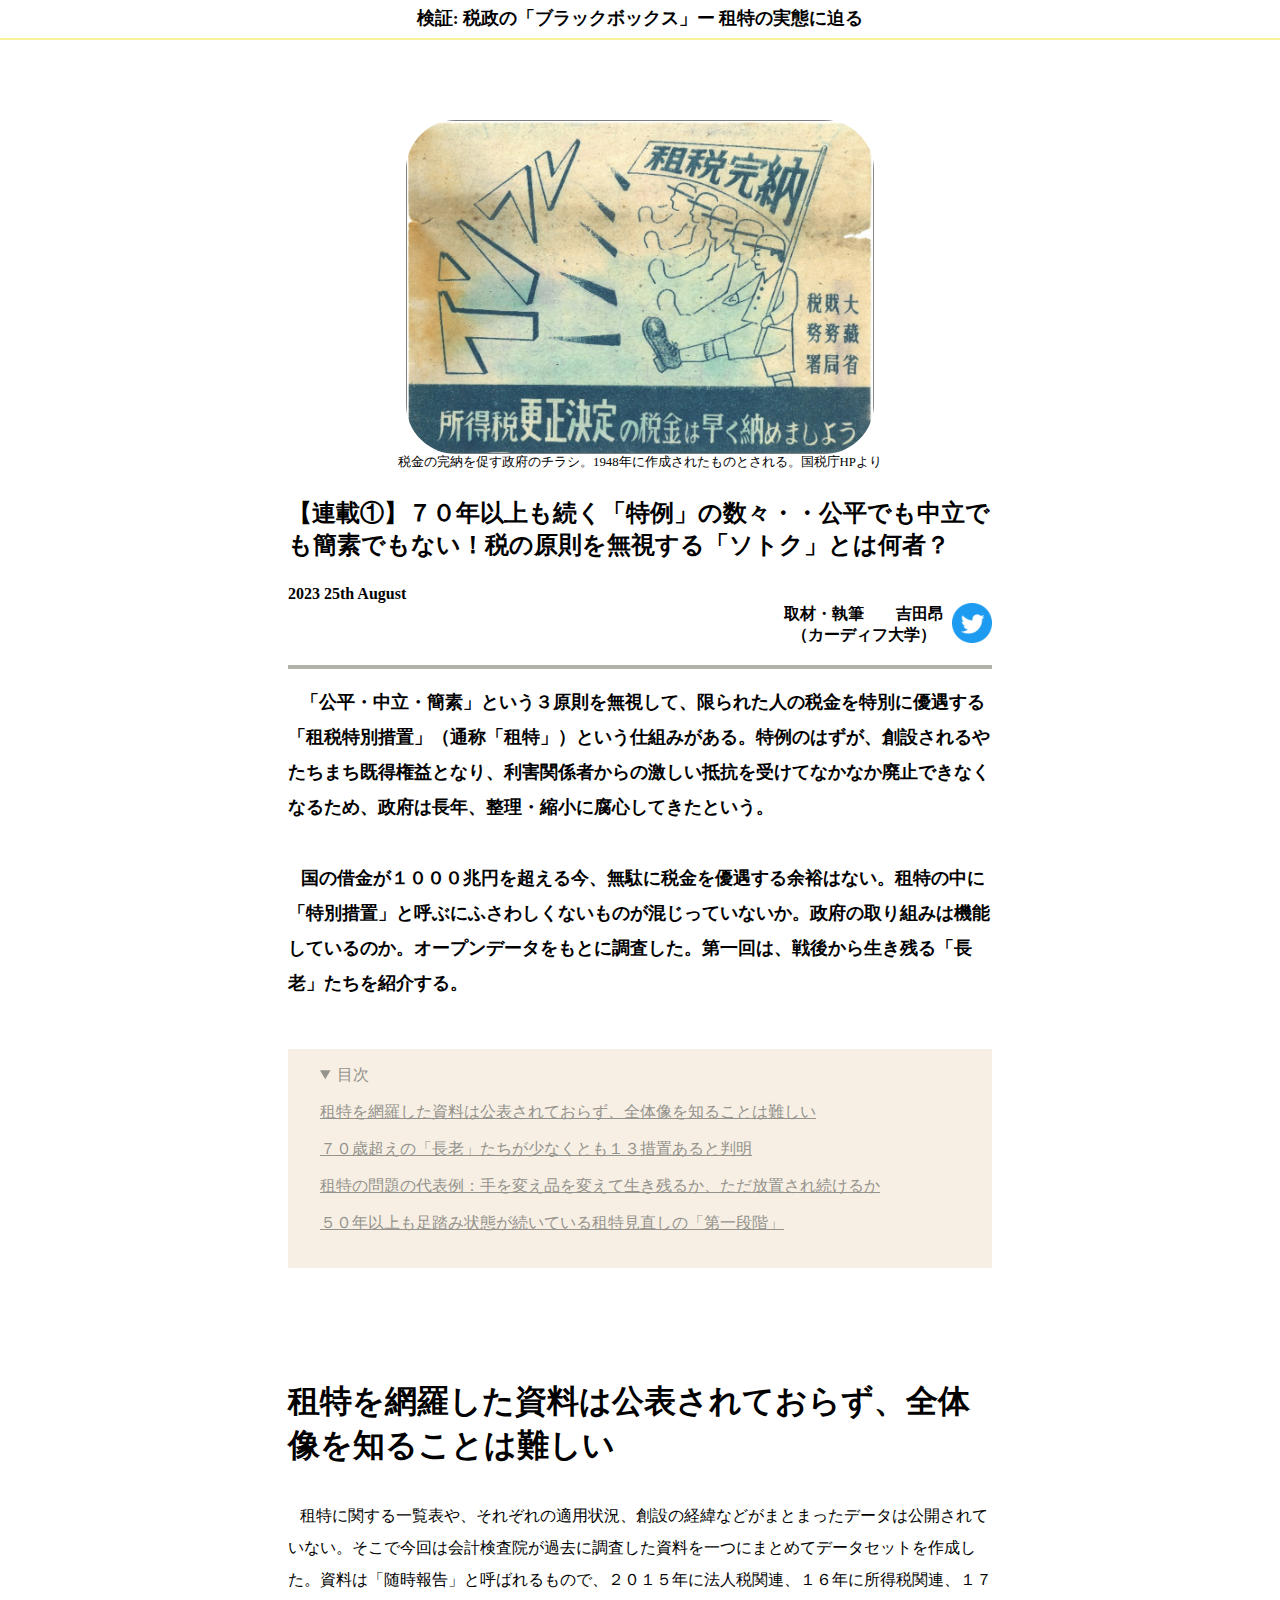
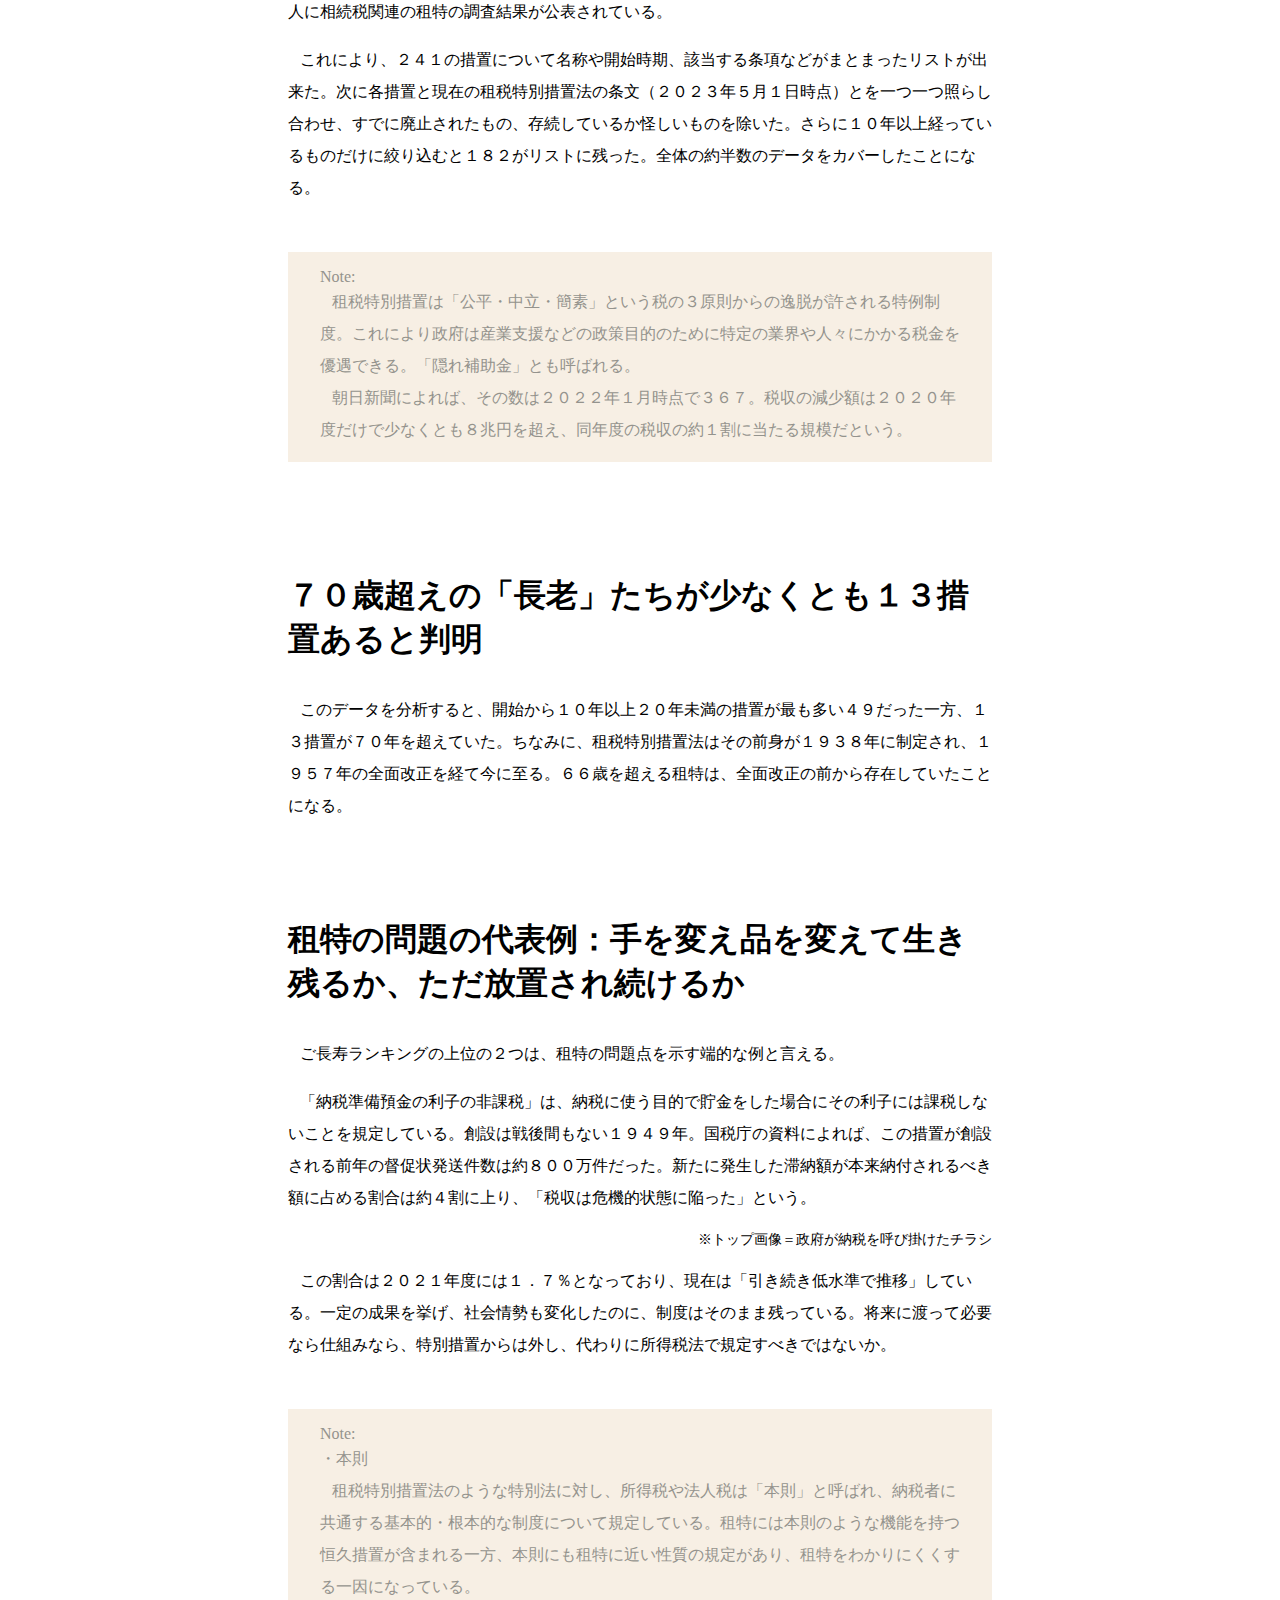
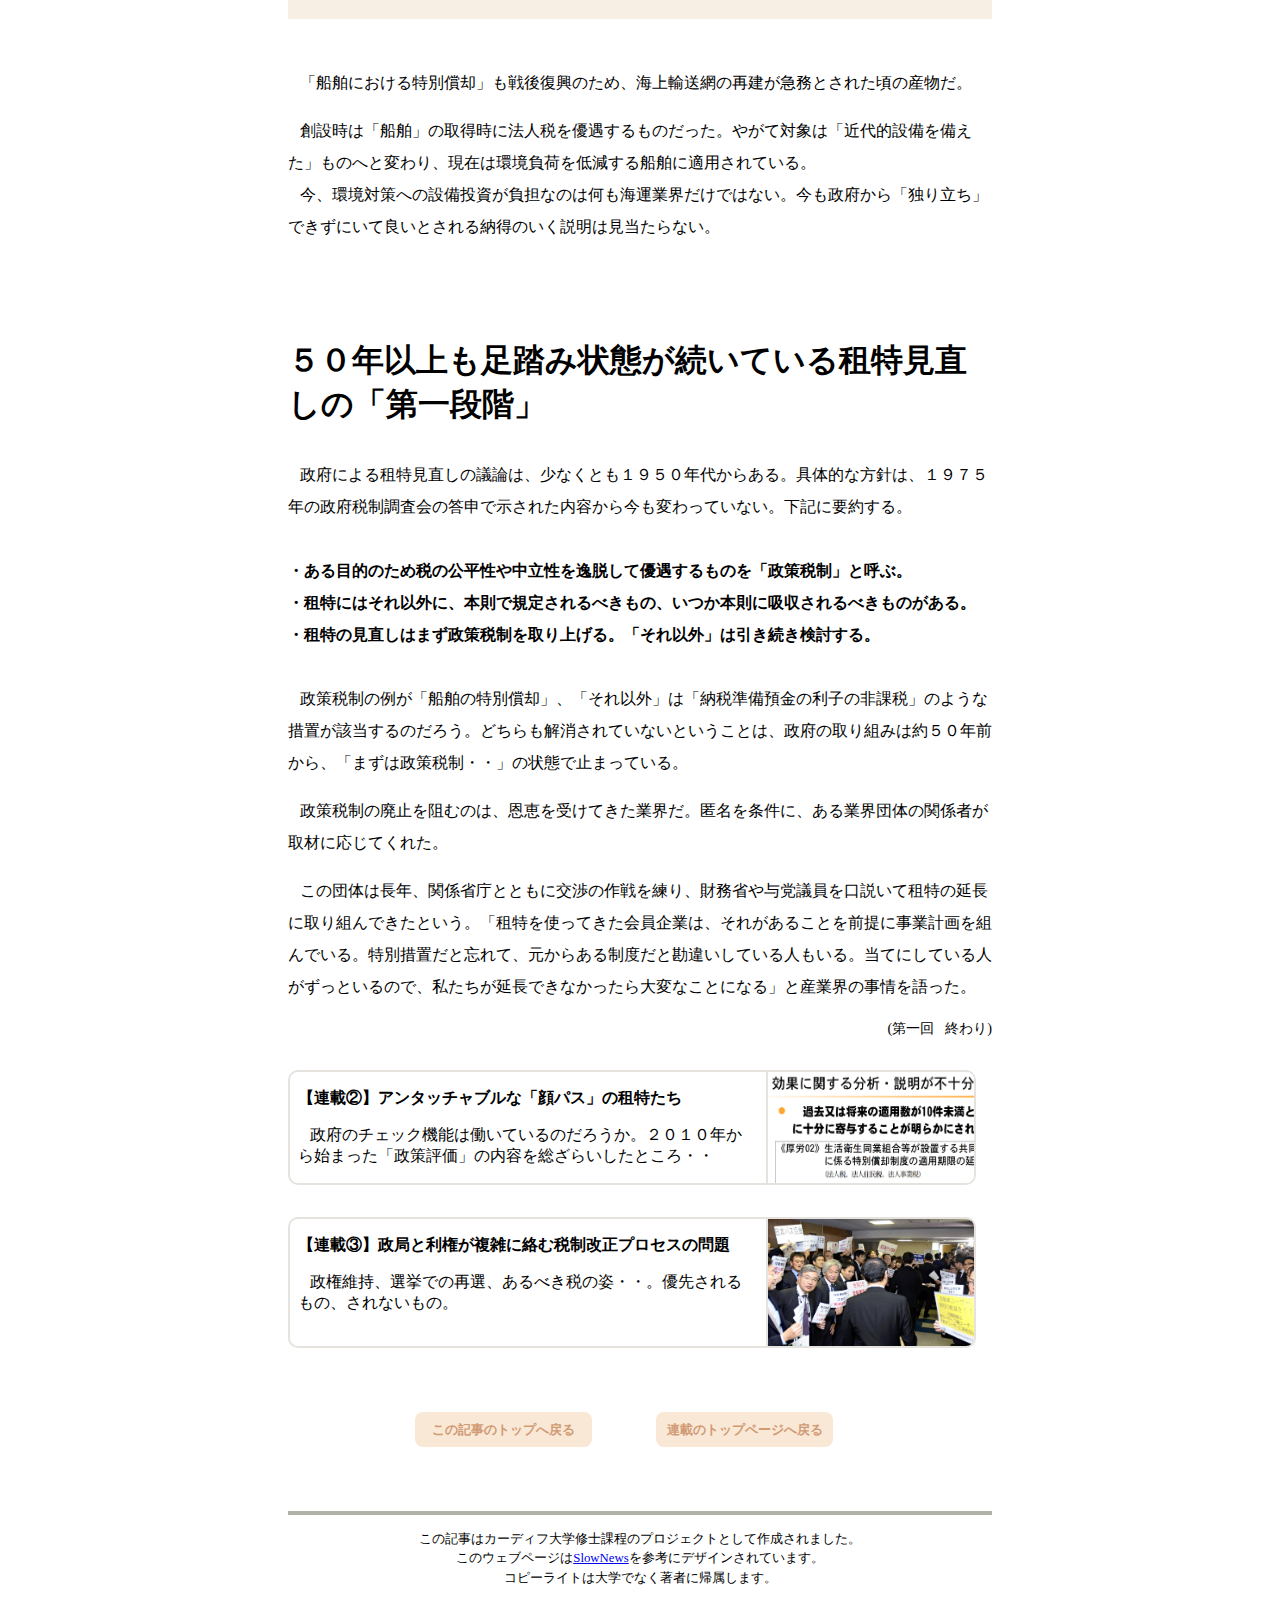
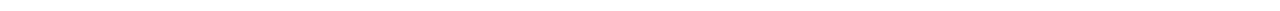
==== article1.html @ 3922781c "Initial commit" ====
<!DOCTYPE html>
<html lang="en">
<head>
    <meta charset="UTF-8">
    <meta name="viewport" content="width=device-width, initial-scale=1.0">
    <link rel="stylesheet" href="style.css">
    <title>【連載①】７０年以上も続く「特例」の数々</title>
</head>
<body>

    <div class="top-bar-container">
    <h2 class="top-bar">検証: 税政の「ブラックボックス」ー 租特の実態に迫る</h2>
    <div class="divider"></div>

    </div>

    <article class="contents">
        <div id="top"></div>
        <figure>
        <img class="images" src="images/tax-promotion.jpg" alt="税金の完納を促す政府のチラシ。1948年に作成されたものとされる。国税庁HPより">
        <figcaption class="caption">税金の完納を促す政府のチラシ。1948年に作成されたものとされる。国税庁HPより</figcaption>
        </figure>
        <h1 class="topline">【連載①】７０年以上も続く「特例」の数々・・公平でも中立でも簡素でもない！税の原則を無視する「ソトク」とは何者？</h1>

        <p class="date">2023 25th August</p>

        <div class="credit">
        <p> 取材・執筆&nbsp;&nbsp;&nbsp;&nbsp;&nbsp;&nbsp;&nbsp;&nbsp;吉田昂<br>&nbsp;&nbsp;（カーディフ大学）</p>
        <a href="https://twitter.com/KYoshida_dj" target="_blank"><img class="icon" src="images/twitter.png"></a>  
        </div>
        <br>

        <div class="divider2"></div>

        <h2>&nbsp;&nbsp;&nbsp;「公平・中立・簡素」という３原則を無視して、限られた人の税金を特別に優遇する「租税特別措置」（通称「租特」）という仕組みがある。特例のはずが、創設されるやたちまち既得権益となり、利害関係者からの激しい抵抗を受けてなかなか廃止できなくなるため、政府は長年、整理・縮小に腐心してきたという。<br><br>&nbsp;&nbsp;&nbsp;国の借金が１０００兆円を超える今、無駄に税金を優遇する余裕はない。租特の中に「特別措置」と呼ぶにふさわしくないものが混じっていないか。政府の取り組みは機能しているのか。オープンデータをもとに調査した。第一回は、戦後から生き残る「長老」たちを紹介する。</h2>


        <div class="table-of-contents">
        <details open>
        <summary>目次</summary>
            <div id="desc-box">
                <p><a class="topics" href="#subheading1">租特を網羅した資料は公表されておらず、全体像を知ることは難しい</a></p>
                <p><a class="topics" href="#subheading2">７０歳超えの「長老」たちが少なくとも１３措置あると判明</a></p>
                <p><a class="topics" href="#subheading3">租特の問題の代表例：手を変え品を変えて生き残るか、ただ放置され続けるか</a></p>
                <p><a class="topics" href="#subheading4">５０年以上も足踏み状態が続いている租特見直しの「第一段階」</a></p>
                <br>
            </div>
        </details>
        </div>

        <h1 id="subheading1">租特を網羅した資料は公表されておらず、全体像を知ることは難しい</h1>

        <p class="texts">&nbsp;&nbsp;&nbsp;租特に関する一覧表や、それぞれの適用状況、創設の経緯などがまとまったデータは公開されていない。そこで今回は会計検査院が過去に調査した資料を一つにまとめてデータセットを作成した。資料は「随時報告」と呼ばれるもので、２０１５年に法人税関連、１６年に所得税関連、１７人に相続税関連の租特の調査結果が公表されている。</p>
        <p class="texts">&nbsp;&nbsp;&nbsp;これにより、２４１の措置について名称や開始時期、該当する条項などがまとまったリストが出来た。次に各措置と現在の租税特別措置法の条文（２０２３年５月１日時点）とを一つ一つ照らし合わせ、すでに廃止されたもの、存続しているか怪しいものを除いた。さらに１０年以上経っているものだけに絞り込むと１８２がリストに残った。全体の約半数のデータをカバーしたことになる。</p>

        <div class="memo">
            <p class="memo-title">Note:</p>
            <p class="memo-body">&nbsp;&nbsp;&nbsp;租税特別措置は「公平・中立・簡素」という税の３原則からの逸脱が許される特例制度。これにより政府は産業支援などの政策目的のために特定の業界や人々にかかる税金を優遇できる。「隠れ補助金」とも呼ばれる。<br>&nbsp;&nbsp;&nbsp;朝日新聞によれば、その数は２０２２年１月時点で３６７。税収の減少額は２０２０年度だけで少なくとも８兆円を超え、同年度の税収の約１割に当たる規模だという。</p>

        </div>

        <h1 id="subheading2">７０歳超えの「長老」たちが少なくとも１３措置あると判明</h1>

        <p class="texts">&nbsp;&nbsp;&nbsp;このデータを分析すると、開始から１０年以上２０年未満の措置が最も多い４９だった一方、１３措置が７０年を超えていた。ちなみに、租税特別措置法はその前身が１９３８年に制定され、１９５７年の全面改正を経て今に至る。６６歳を超える租特は、全面改正の前から存在していたことになる。</p>

        <div class="flourish-embed flourish-hierarchy" data-src="visualisation/14533541"><script src="https://public.flourish.studio/resources/embed.js"></script></div>

        <h1 id="subheading3">租特の問題の代表例：手を変え品を変えて生き残るか、ただ放置され続けるか</h1>

        <p class="texts">&nbsp;&nbsp;&nbsp;ご長寿ランキングの上位の２つは、租特の問題点を示す端的な例と言える。</p>

        <div class="flourish-embed flourish-table" data-src="visualisation/14532946"><script src="https://public.flourish.studio/resources/embed.js"></script></div>

        <p class="texts">&nbsp;&nbsp;&nbsp;「納税準備預金の利子の非課税」は、納税に使う目的で貯金をした場合にその利子には課税しないことを規定している。創設は戦後間もない１９４９年。国税庁の資料によれば、この措置が創設される前年の督促状発送件数は約８００万件だった。新たに発生した滞納額が本来納付されるべき額に占める割合は約４割に上り、「税収は危機的状態に陥った」という。</p>

        <p class="inserted-image">※トップ画像＝政府が納税を呼び掛けたチラシ</p>

        <p class="texts">&nbsp;&nbsp;&nbsp;この割合は２０２１年度には１．７％となっており、現在は「引き続き低水準で推移」している。一定の成果を挙げ、社会情勢も変化したのに、制度はそのまま残っている。将来に渡って必要なら仕組みなら、特別措置からは外し、代わりに所得税法で規定すべきではないか。</p>

        <div class="memo">
            <p class="memo-title">Note:</p>
            <p class="memo-body">・本則<br>&nbsp;&nbsp;&nbsp;租税特別措置法のような特別法に対し、所得税や法人税は「本則」と呼ばれ、納税者に共通する基本的・根本的な制度について規定している。租特には本則のような機能を持つ恒久措置が含まれる一方、本則にも租特に近い性質の規定があり、租特をわかりにくくする一因になっている。</p>

        </div>

        <p class="texts">&nbsp;&nbsp;&nbsp;「船舶における特別償却」も戦後復興のため、海上輸送網の再建が急務とされた頃の産物だ。</p>
        
        <p class="texts">&nbsp;&nbsp;&nbsp;創設時は「船舶」の取得時に法人税を優遇するものだった。やがて対象は「近代的設備を備えた」ものへと変わり、現在は環境負荷を低減する船舶に適用されている。<br>&nbsp;&nbsp;&nbsp;今、環境対策への設備投資が負担なのは何も海運業界だけではない。今も政府から「独り立ち」できずにいて良いとされる納得のいく説明は見当たらない。</p>

        <h1 id="subheading4">５０年以上も足踏み状態が続いている租特見直しの「第一段階」</h1>

        <p class="texts">&nbsp;&nbsp;&nbsp;政府による租特見直しの議論は、少なくとも１９５０年代からある。具体的な方針は、１９７５年の政府税制調査会の答申で示された内容から今も変わっていない。下記に要約する。</p>

        <p class="quotes">・ある目的のため税の公平性や中立性を逸脱して優遇するものを「政策税制」と呼ぶ。<br>
            ・租特にはそれ以外に、本則で規定されるべきもの、いつか本則に吸収されるべきものがある。<br>
            ・租特の見直しはまず政策税制を取り上げる。「それ以外」は引き続き検討する。
            </p>

        <p class="texts">&nbsp;&nbsp;&nbsp;政策税制の例が「船舶の特別償却」、「それ以外」は「納税準備預金の利子の非課税」のような措置が該当するのだろう。どちらも解消されていないということは、政府の取り組みは約５０年前から、「まずは政策税制・・」の状態で止まっている。</p>
        
        <p class="texts">&nbsp;&nbsp;&nbsp;政策税制の廃止を阻むのは、恩恵を受けてきた業界だ。匿名を条件に、ある業界団体の関係者が取材に応じてくれた。</p>

        <p class="texts">&nbsp;&nbsp;&nbsp;この団体は長年、関係省庁とともに交渉の作戦を練り、財務省や与党議員を口説いて租特の延長に取り組んできたという。「租特を使ってきた会員企業は、それがあることを前提に事業計画を組んでいる。特別措置だと忘れて、元からある制度だと勘違いしている人もいる。当てにしている人がずっといるので、私たちが延長できなかったら大変なことになる」と産業界の事情を語った。</p>

        <p class="inserted-image">(第一回&nbsp;&nbsp;&nbsp;終わり)</p>

        <a class="other-article-link" href="article2.html">
            <div class="other-article-container">
                <div class="other-article-text-part">
                <p class="other-article-title">【連載②】アンタッチャブルな「顔パス」の租特たち</p>
                <p class="other-article-summary">&nbsp;&nbsp;&nbsp;政府のチェック機能は働いているのだろうか。２０１０年から始まった「政策評価」の内容を総ざらいしたところ・・</p>
                </div>
                <img class="other-article-image" src="images/②ateuma.png" alt="総務省による事前評価書の点検結果の要旨の一部を切り取った画像。適用件数が極めて少ないことを指摘している。総務省HPより">
            </div>
        </a>

        <a class="other-article-link" href="article3.html">
            <div class="other-article-container">
                <div class="other-article-text-part">
                <p class="other-article-title">【連載③】政局と利権が複雑に絡む税制改正プロセスの問題</p>
                <p class="other-article-summary">&nbsp;&nbsp;&nbsp;政権維持、選挙での再選、あるべき税の姿・・。優先されるもの、されないもの。</p>
                </div>
                <img class="other-article-image" src="images/zeicho.jpg" alt="自民党税制調査会小委員会の前に、関係団体が猛烈アピール。">
            </div>
        </a>

        <div class="back-to-top-container">
            <p class="back-to-top"><a class="back-to-top-text" href="#top" >この記事のトップへ戻る</a></p>
            <p class="back-to-top"><a class="back-to-top-text" href="index.html" >連載のトップページへ戻る</a></p>
        </div>


    </article>

    <footer class="footer">
        <div class="divider2"></div>
        <p class="footer-text">この記事はカーディフ大学修士課程のプロジェクトとして作成されました。</p>
        <p class="footer-text">このウェブページは<a href="https://slownews.com/menu/214951" target="_blank">SlowNews</a>を参考にデザインされています。</p>
        <p class="footer-text">コピーライトは大学でなく著者に帰属します。</p>

    </footer>

</body>
</html>
---- style.css ----
body {
    margin: 0;
}

.top-bar-container {
    position: fixed;
    background-color: white;
    top: 0;
    left: 0;
    right: 0;
}

.top-bar {
    display: block;
    margin: 0.08em auto;
    text-align: center;
}

.divider {
    width: 100%;
    border-top: 2px solid #f8f199;
  }

.contents {
    max-width: 55%;
    margin-right: auto;
    margin-left: auto;
    margin-top: 4.5em;
}

.intro {
    text-align: center;
    font-size: 1.5em;
    font-weight: bold;
    line-height: 5em;
    color:#535352;
}

.intro .line {
    opacity: 0;
    transform: translateY(20px);
    transition: all 2s ease;
}

.intro .line.visible {
    opacity: 1;
    transform: translateY(0);
}

#top {
    padding-top: 2em;
}

.images {
    display: block;
    max-width: 75%;
    width: 100%;
    border-radius: 50px;
    margin-left: auto;
    margin-right: auto;
}

.image3 {
    display: block;
    max-width: 100%;
    width: 100%;
    border-radius: 50px;
    margin-left: auto;
    margin-right: auto;
}

.LDP-image {
    display: block;
    width: 100%;
    margin-left: auto;
    margin-right: auto;
    margin-top: 2em;
    margin-bottom: 0.5em
}

.caption {
    font-size: 0.8em;
    text-align: center;
    margin-bottom: 2em;
}

.topline {
    font-size: 1.5em;
    margin-top: 1em; 
    margin-bottom: 1em;
}

h2 {
    font-size: 1.1em; 
    line-height: 2;
}

.date {
    font-weight: bold;
    text-align: left;
    margin-bottom: 0;
}

.credit {
    display: flex;
    align-items: center;
    justify-content: flex-end;
    font-weight: bold;
    margin-bottom: 0;
}

.credit p {
    margin-right: 0.5rem;
    margin-top: 0;
    margin-bottom: 0;
}

.icon {
    max-height: 2.5rem;
}

.divider2 {
    width: 100%;
    border-top: 4px solid #b1b0a9;
    margin-bottom: 1em;
  }

.table-of-contents {
    background-color: #f7efe4;
    margin-top: 3rem;
    margin-bottom: 3rem;
}

details {
    margin-left: 2em;
    margin-right: 2em; 
}

summary {
    color: #94938d;
    padding-top: 1em;
}

.topics {
    color: #94938d;
    padding-bottom: 0px;
}

#subheading1 {
    margin: 1em 0;
    padding-top: 2em;
}

#subheading2 {
    margin: 1em 0;
    padding-top: 2em;
}

#subheading3 {
    margin: 1em 0;
    padding-top: 2em;
}

#subheading4 {
    margin: 1em 0;
    padding-top: 2em;
}

.texts {
    line-height: 2;
}

.inserted-image {
    font-size: 0.9em;
    text-align: right;
    margin: 1 auto;
}

.memo {
    background-color: #f7efe4;
    margin-top: 3rem;
    margin-bottom: 3rem;
}

.memo-title{
    font-size: 1em;
    color: #94938d;
    padding-top: 1em;
    margin-bottom: 0;
    margin-left: 2em;
}

.memo-body {
    color: #94938d;
    line-height: 2;
    margin-left: 2em;
    margin-right: 2em; 
    padding-bottom: 1em;
    margin-top: 0;
}

.quotes {
    padding-top: 1em;
    padding-bottom: 1em;
    line-height: 2;
    font-weight: bold;
}

.other-article-container {
    display: flex;
    margin: 2em 1em 0 0;
}

.other-article-text-part {
    border-radius: 10px 0px 0px 10px;
    border-top: 2px solid rgb(230, 227, 223);
    border-bottom: 2px solid rgb(230, 227, 223);
    border-left: 2px solid rgb(230, 227, 223);
    color: black;
    padding-left: 0.5em;
    padding-right: 0.5em;
}

.other-article-link {
    text-decoration: none !important;
}

.other-article-title {
    font-weight: bold;
}

.other-article-image {
    max-width: 30%;
    width: 100%;
    margin-left: auto;
    margin-right: auto;
    border-radius: 0px 10px 10px 0px;
    border: 2px solid rgb(230, 227, 223);
}

.back-to-top-container {
    display: flex; 
    justify-content: center; 
    align-items: center;
    margin: 2em 2em 0 0;
}

.back-to-top {
    width: 24%;
    border-radius: 0.5em;
    background-color: #f9e8d5;
    padding: 0.5em;
    margin: 2em;
    text-align: center;
}

.back-to-top-text {
    font-size: 0.8em;
    font-weight: bold;
    color: rgb(209, 155, 117);
    text-decoration: none;
}

.footer {
    max-width: 55%;
    margin-right: auto;
    margin-left: auto;
    margin-top: 2em;
    margin-bottom: 1.5em;
}


.footer-text {
    text-align: center;
    font-size: 0.8em;
    margin: 0.2em auto;
}
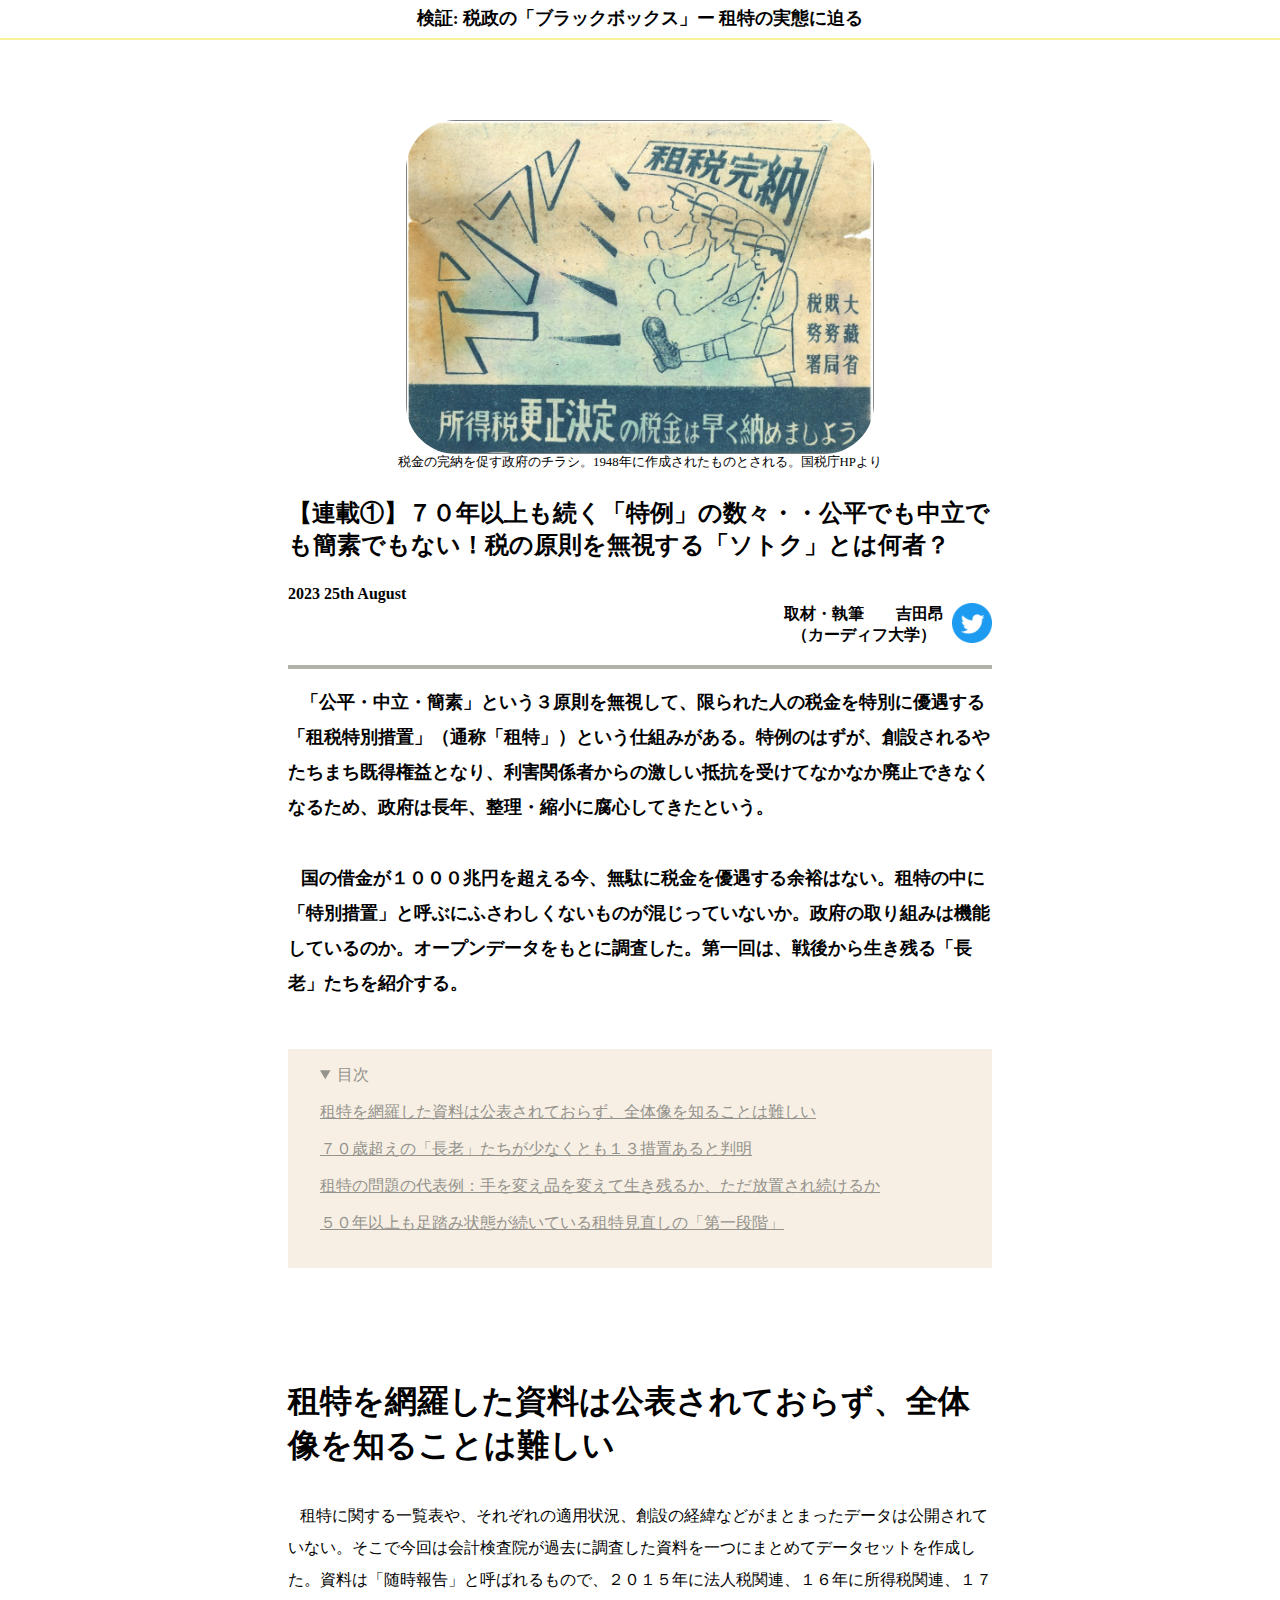
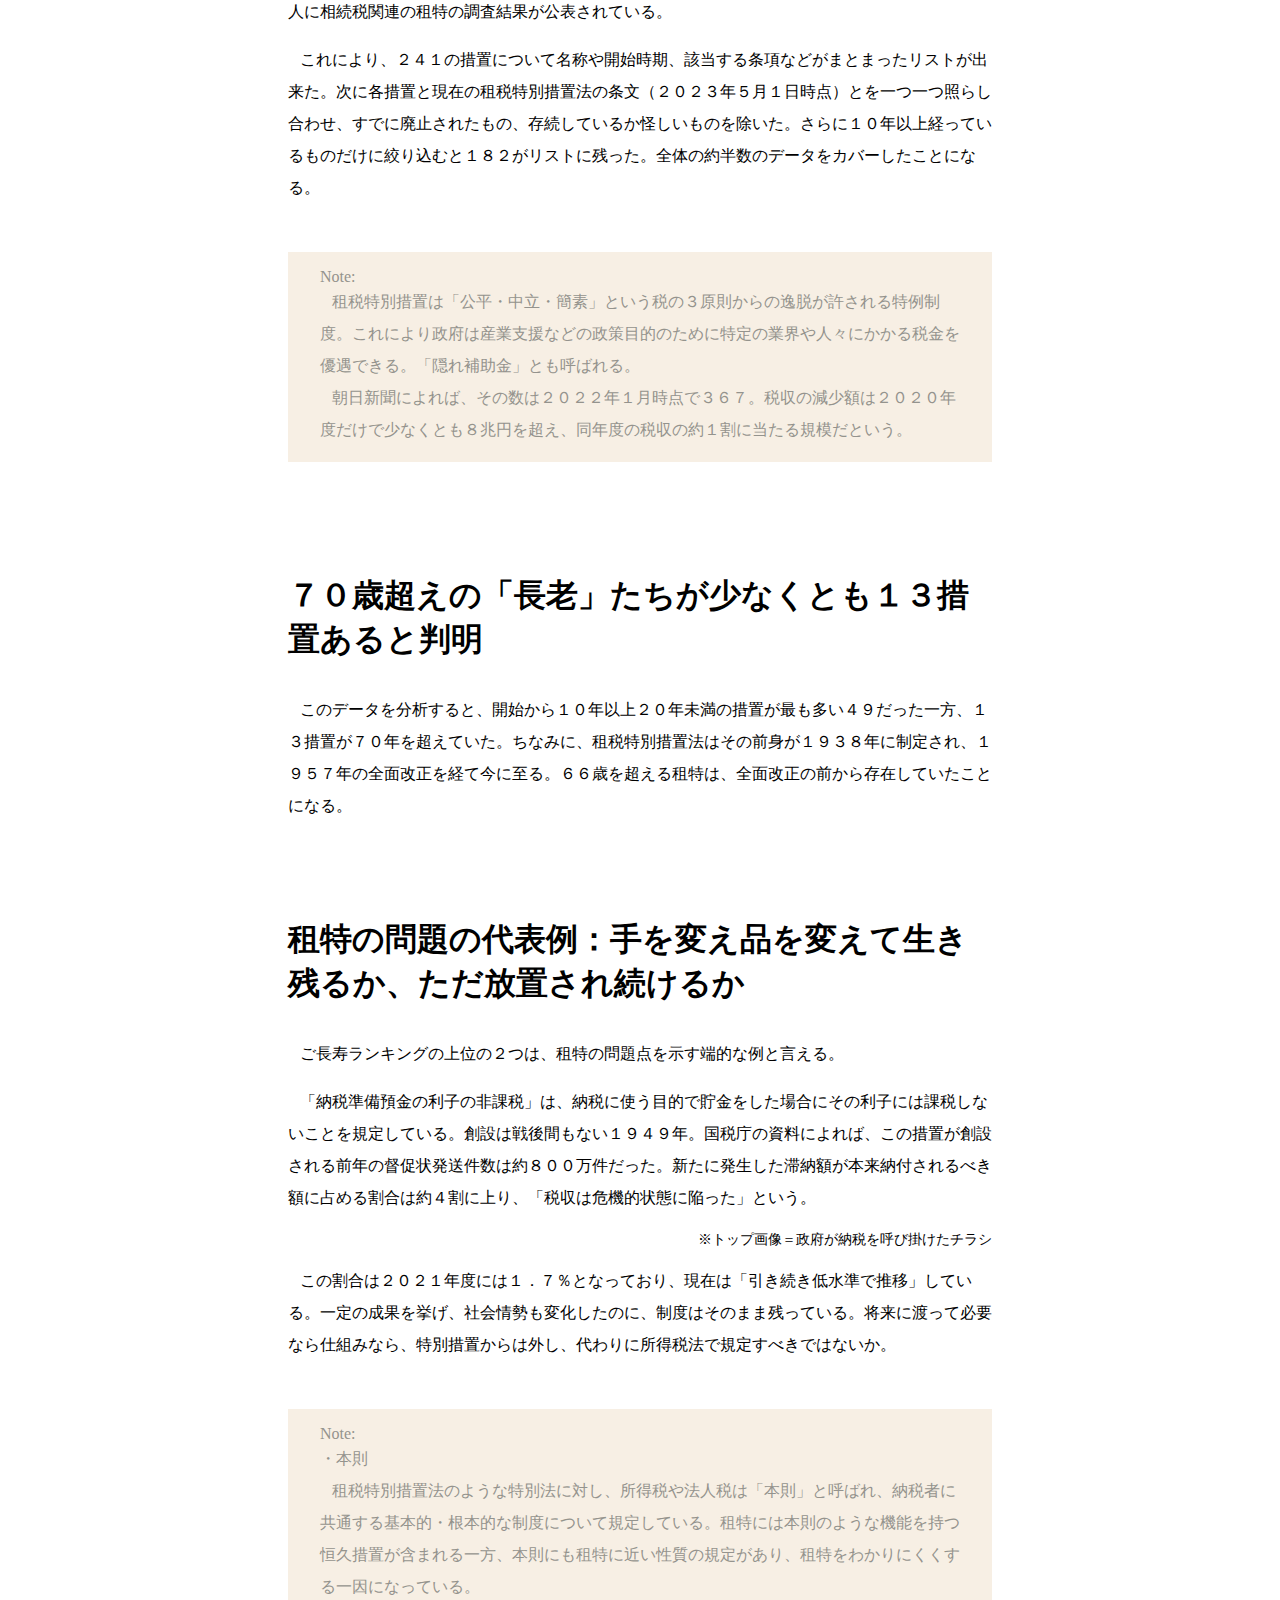
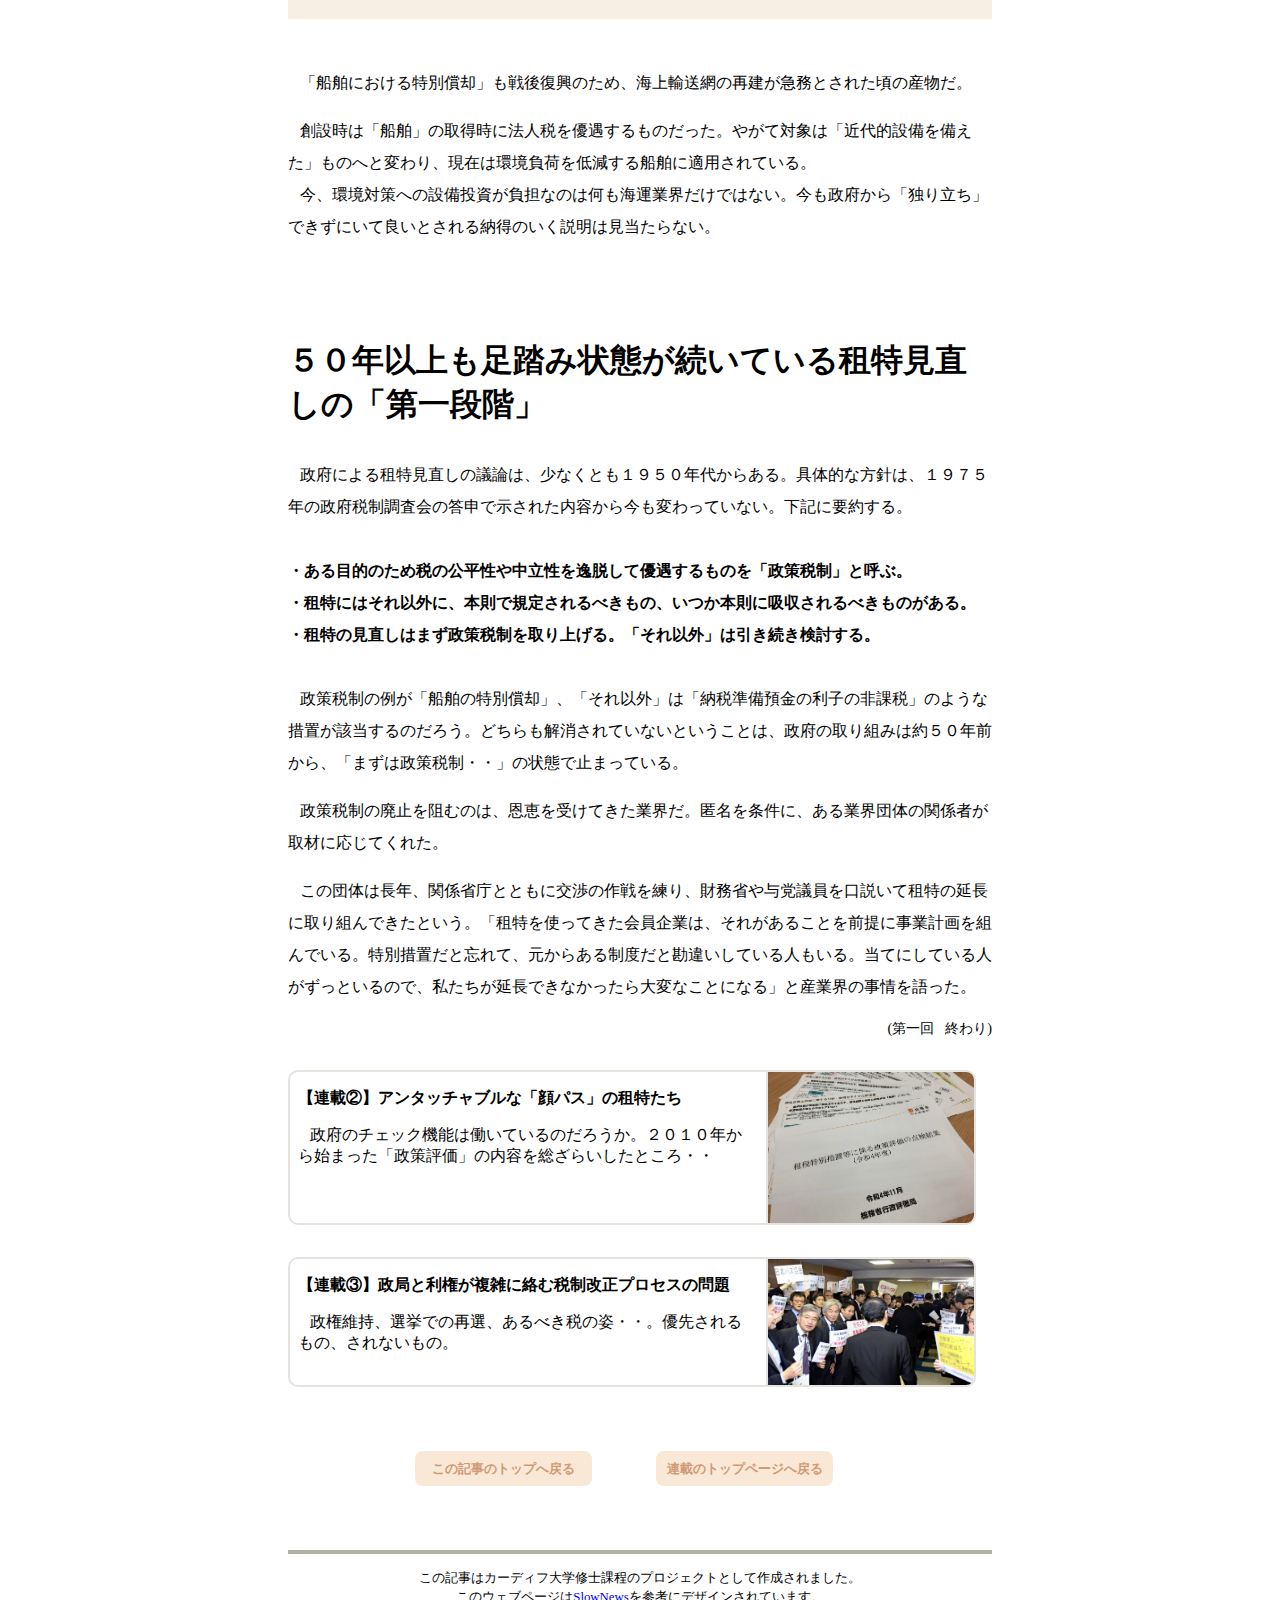
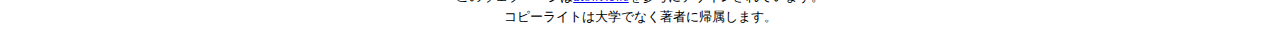
==== commit 60347382: "２回目写真とコメント修正" ====
--- a/article1.html
+++ b/article1.html
@@ -110,7 +110,7 @@
                 <p class="other-article-title">【連載②】アンタッチャブルな「顔パス」の租特たち</p>
                 <p class="other-article-summary">&nbsp;&nbsp;&nbsp;政府のチェック機能は働いているのだろうか。２０１０年から始まった「政策評価」の内容を総ざらいしたところ・・</p>
                 </div>
-                <img class="other-article-image" src="images/②ateuma.png" alt="総務省による事前評価書の点検結果の要旨の一部を切り取った画像。適用件数が極めて少ないことを指摘している。総務省HPより">
+                <img class="other-article-image" src="images/evaluation.jpeg" alt="総務省による事前評価書の点検結果の要旨"">
             </div>
         </a>
 
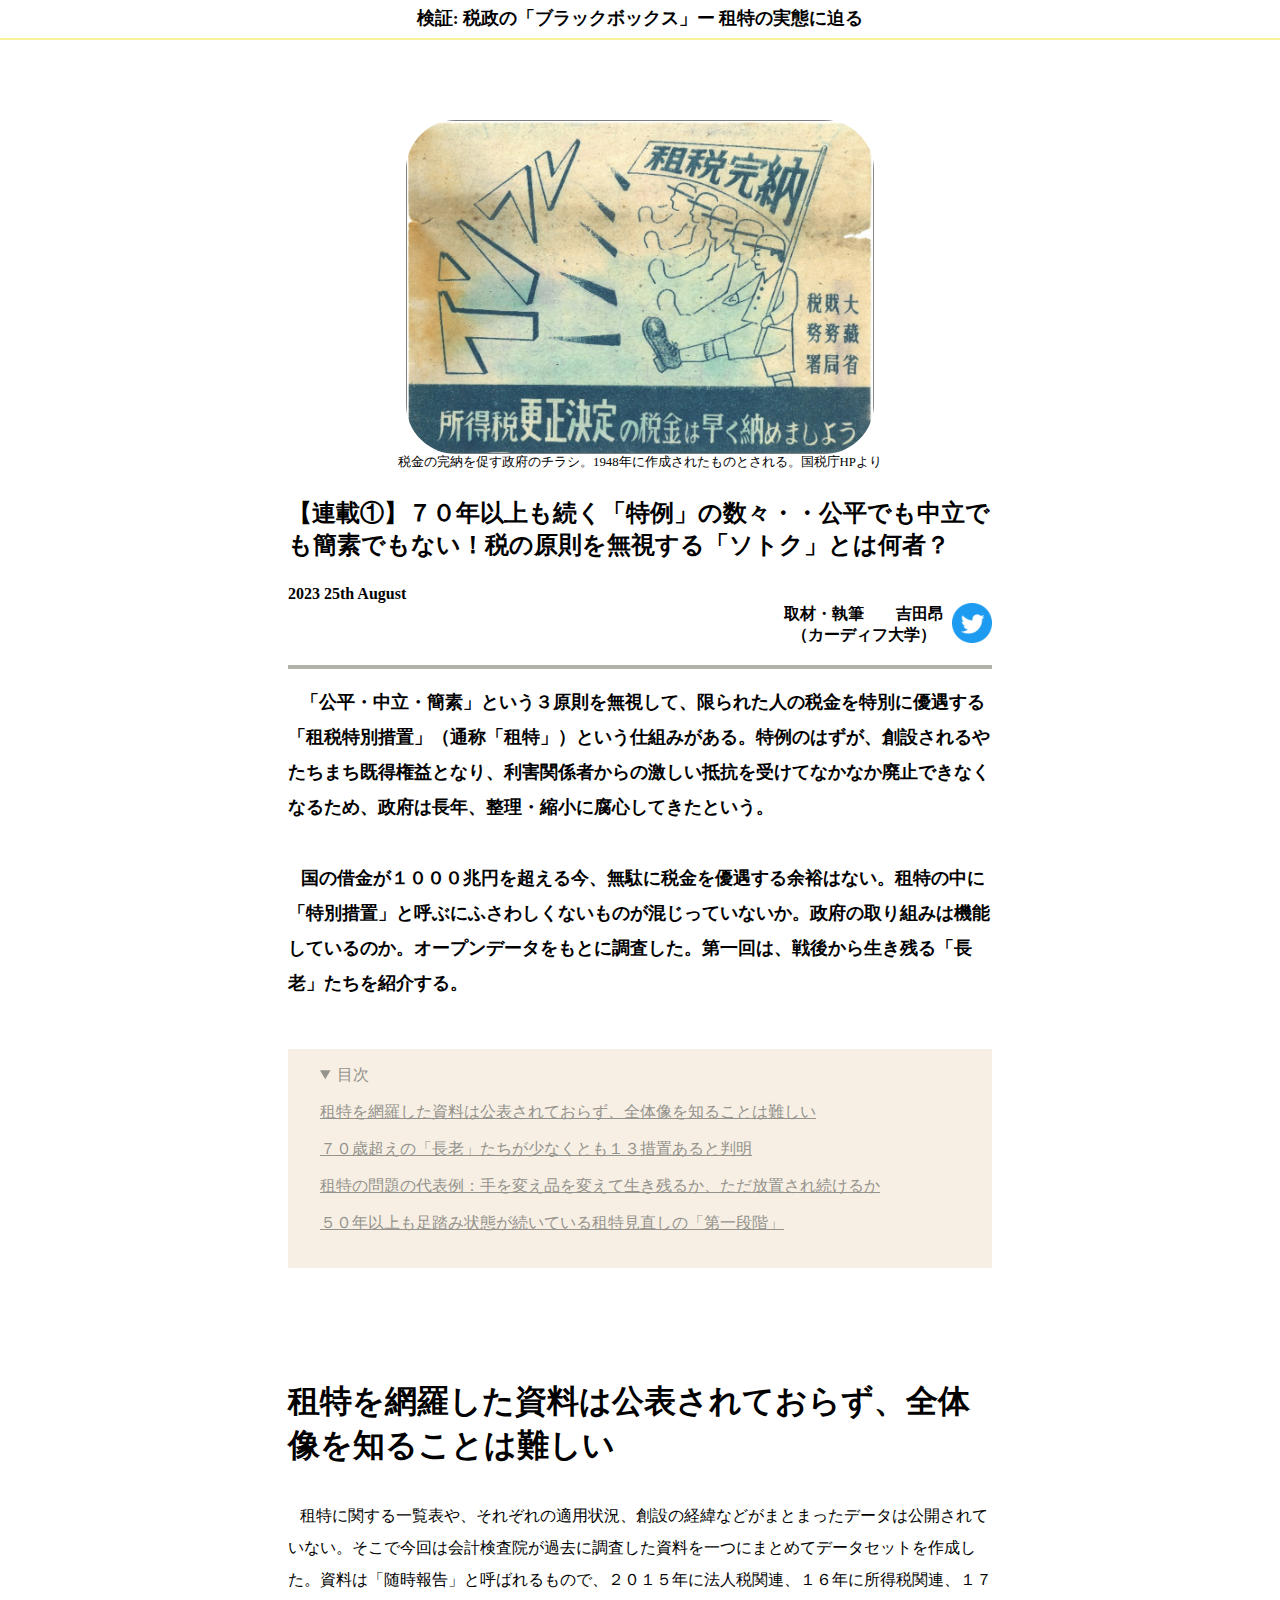
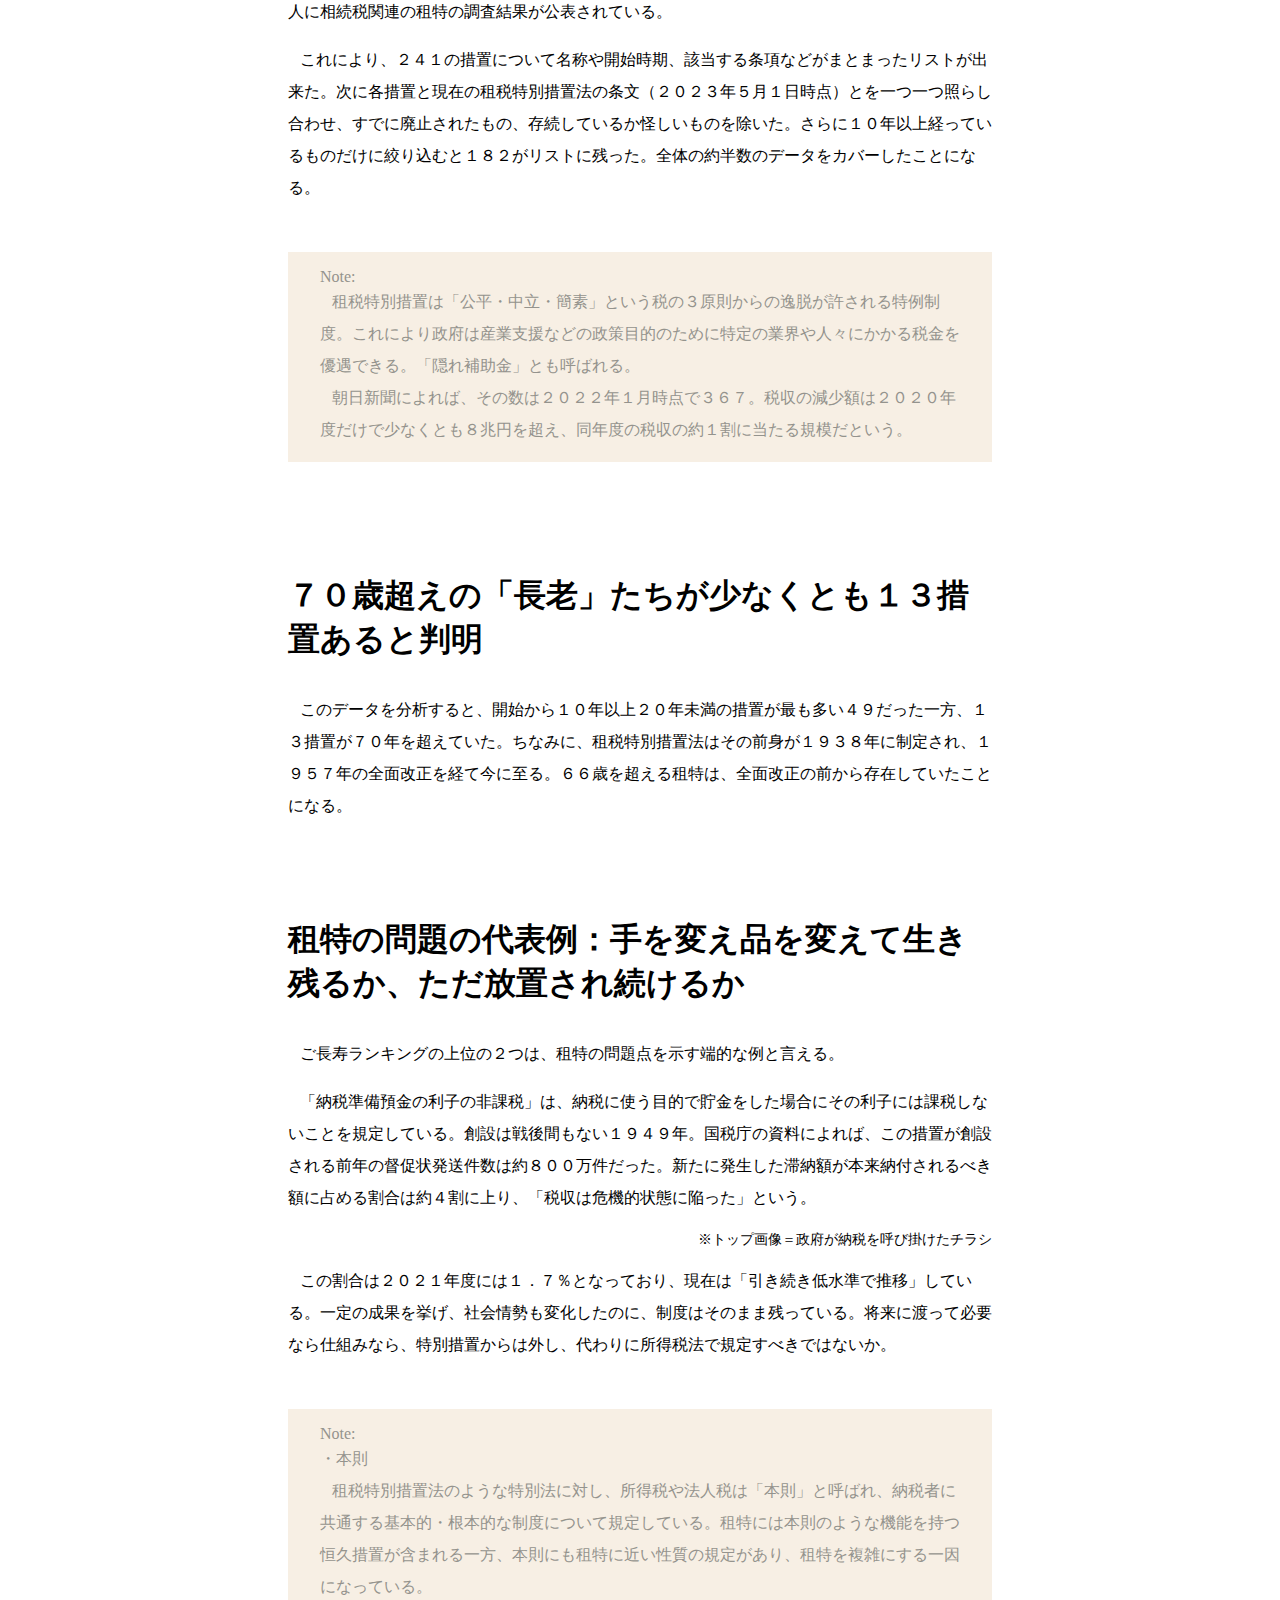
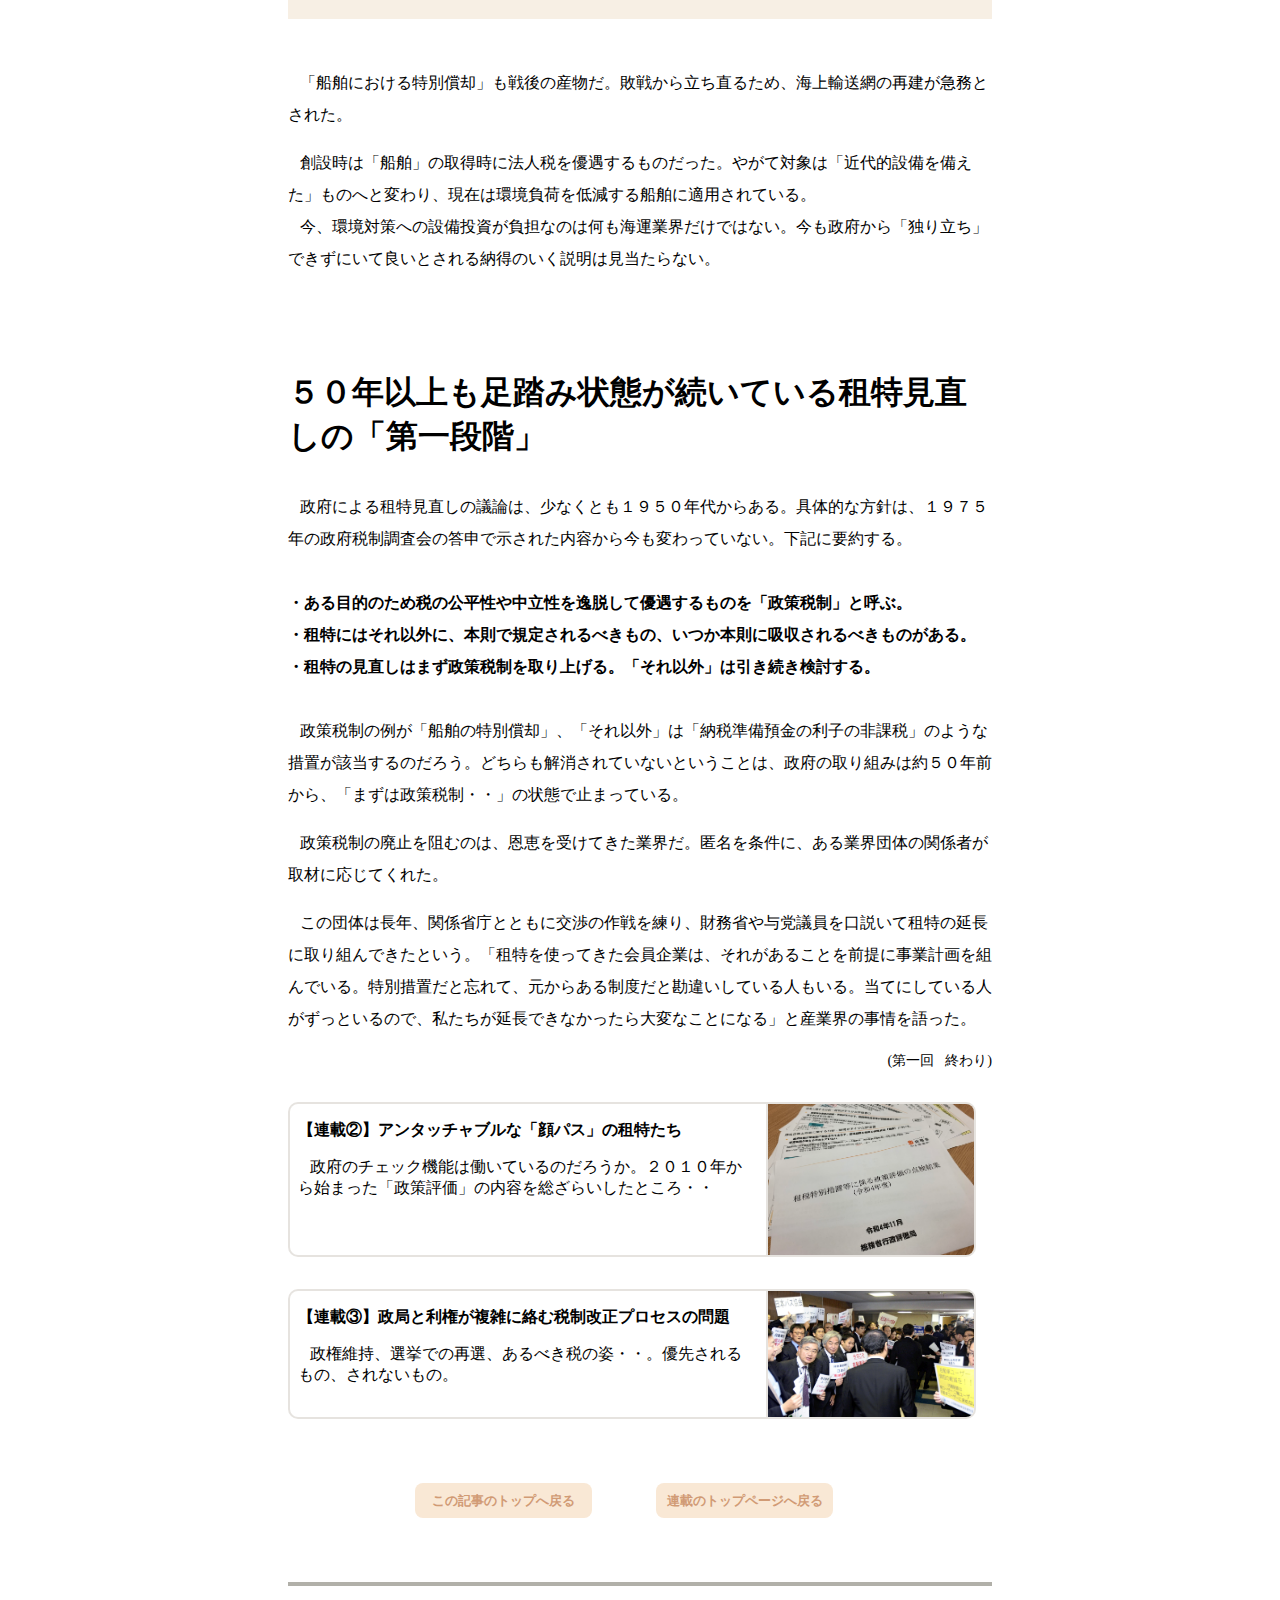
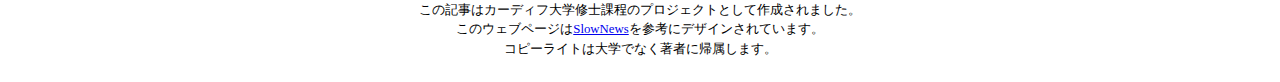
==== commit 05de71fa: "微修正" ====
--- a/article1.html
+++ b/article1.html
@@ -79,11 +79,11 @@
 
         <div class="memo">
             <p class="memo-title">Note:</p>
-            <p class="memo-body">・本則<br>&nbsp;&nbsp;&nbsp;租税特別措置法のような特別法に対し、所得税や法人税は「本則」と呼ばれ、納税者に共通する基本的・根本的な制度について規定している。租特には本則のような機能を持つ恒久措置が含まれる一方、本則にも租特に近い性質の規定があり、租特をわかりにくくする一因になっている。</p>
+            <p class="memo-body">・本則<br>&nbsp;&nbsp;&nbsp;租税特別措置法のような特別法に対し、所得税や法人税は「本則」と呼ばれ、納税者に共通する基本的・根本的な制度について規定している。租特には本則のような機能を持つ恒久措置が含まれる一方、本則にも租特に近い性質の規定があり、租特を複雑にする一因になっている。</p>
 
         </div>
 
-        <p class="texts">&nbsp;&nbsp;&nbsp;「船舶における特別償却」も戦後復興のため、海上輸送網の再建が急務とされた頃の産物だ。</p>
+        <p class="texts">&nbsp;&nbsp;&nbsp;「船舶における特別償却」も戦後の産物だ。敗戦から立ち直るため、海上輸送網の再建が急務とされた。</p>
         
         <p class="texts">&nbsp;&nbsp;&nbsp;創設時は「船舶」の取得時に法人税を優遇するものだった。やがて対象は「近代的設備を備えた」ものへと変わり、現在は環境負荷を低減する船舶に適用されている。<br>&nbsp;&nbsp;&nbsp;今、環境対策への設備投資が負担なのは何も海運業界だけではない。今も政府から「独り立ち」できずにいて良いとされる納得のいく説明は見当たらない。</p>
 
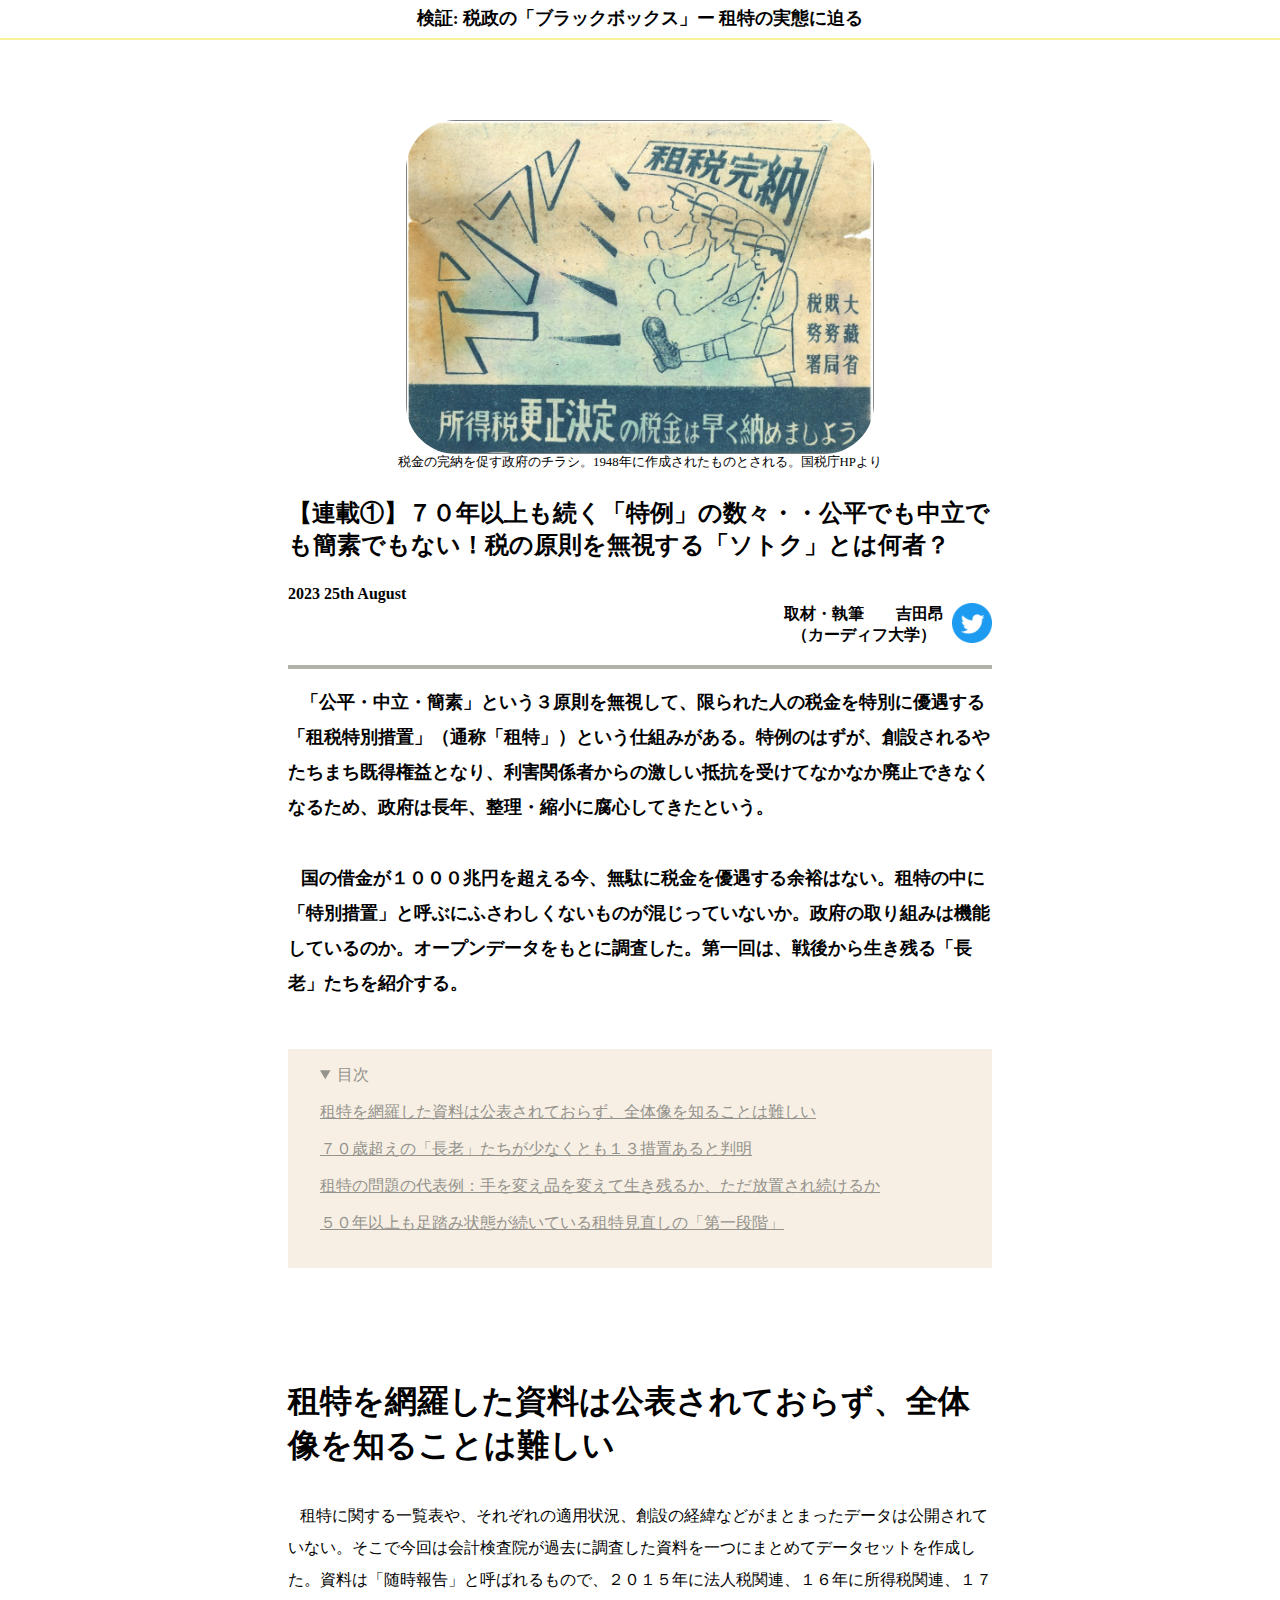
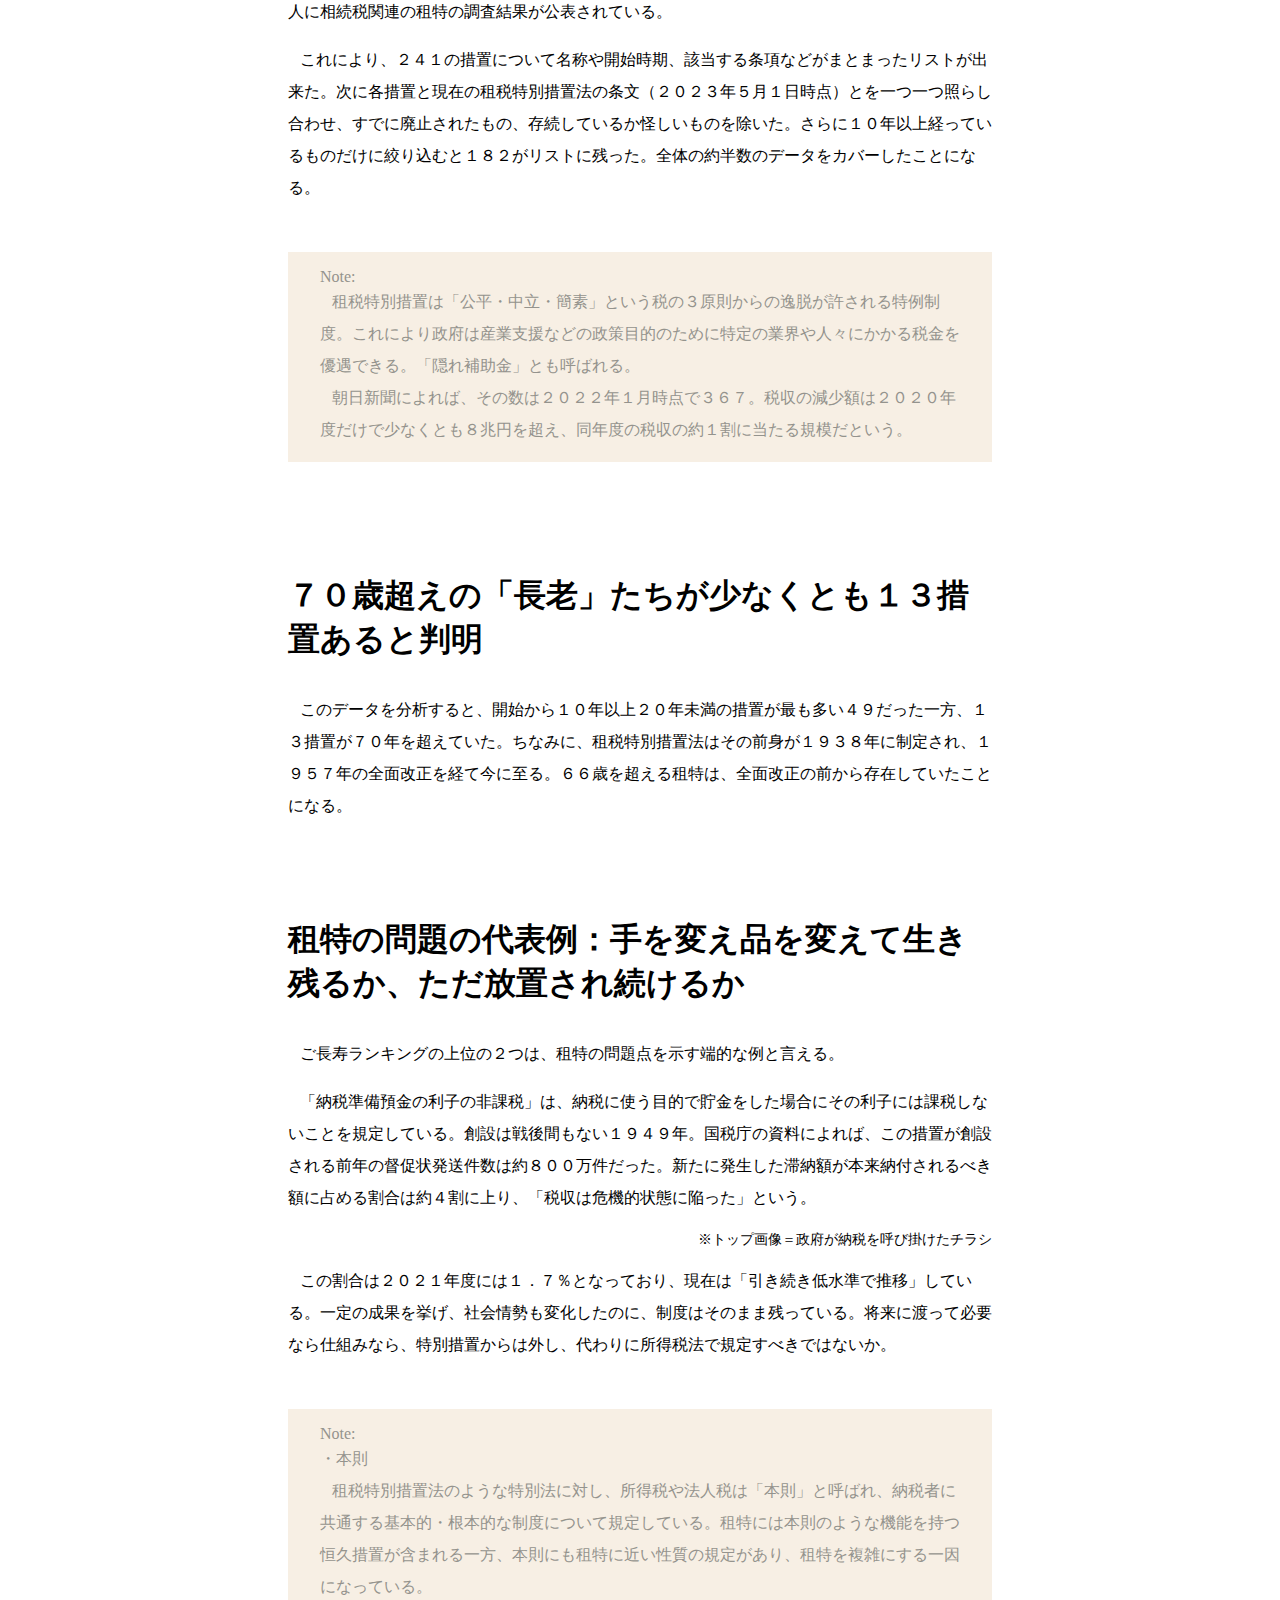
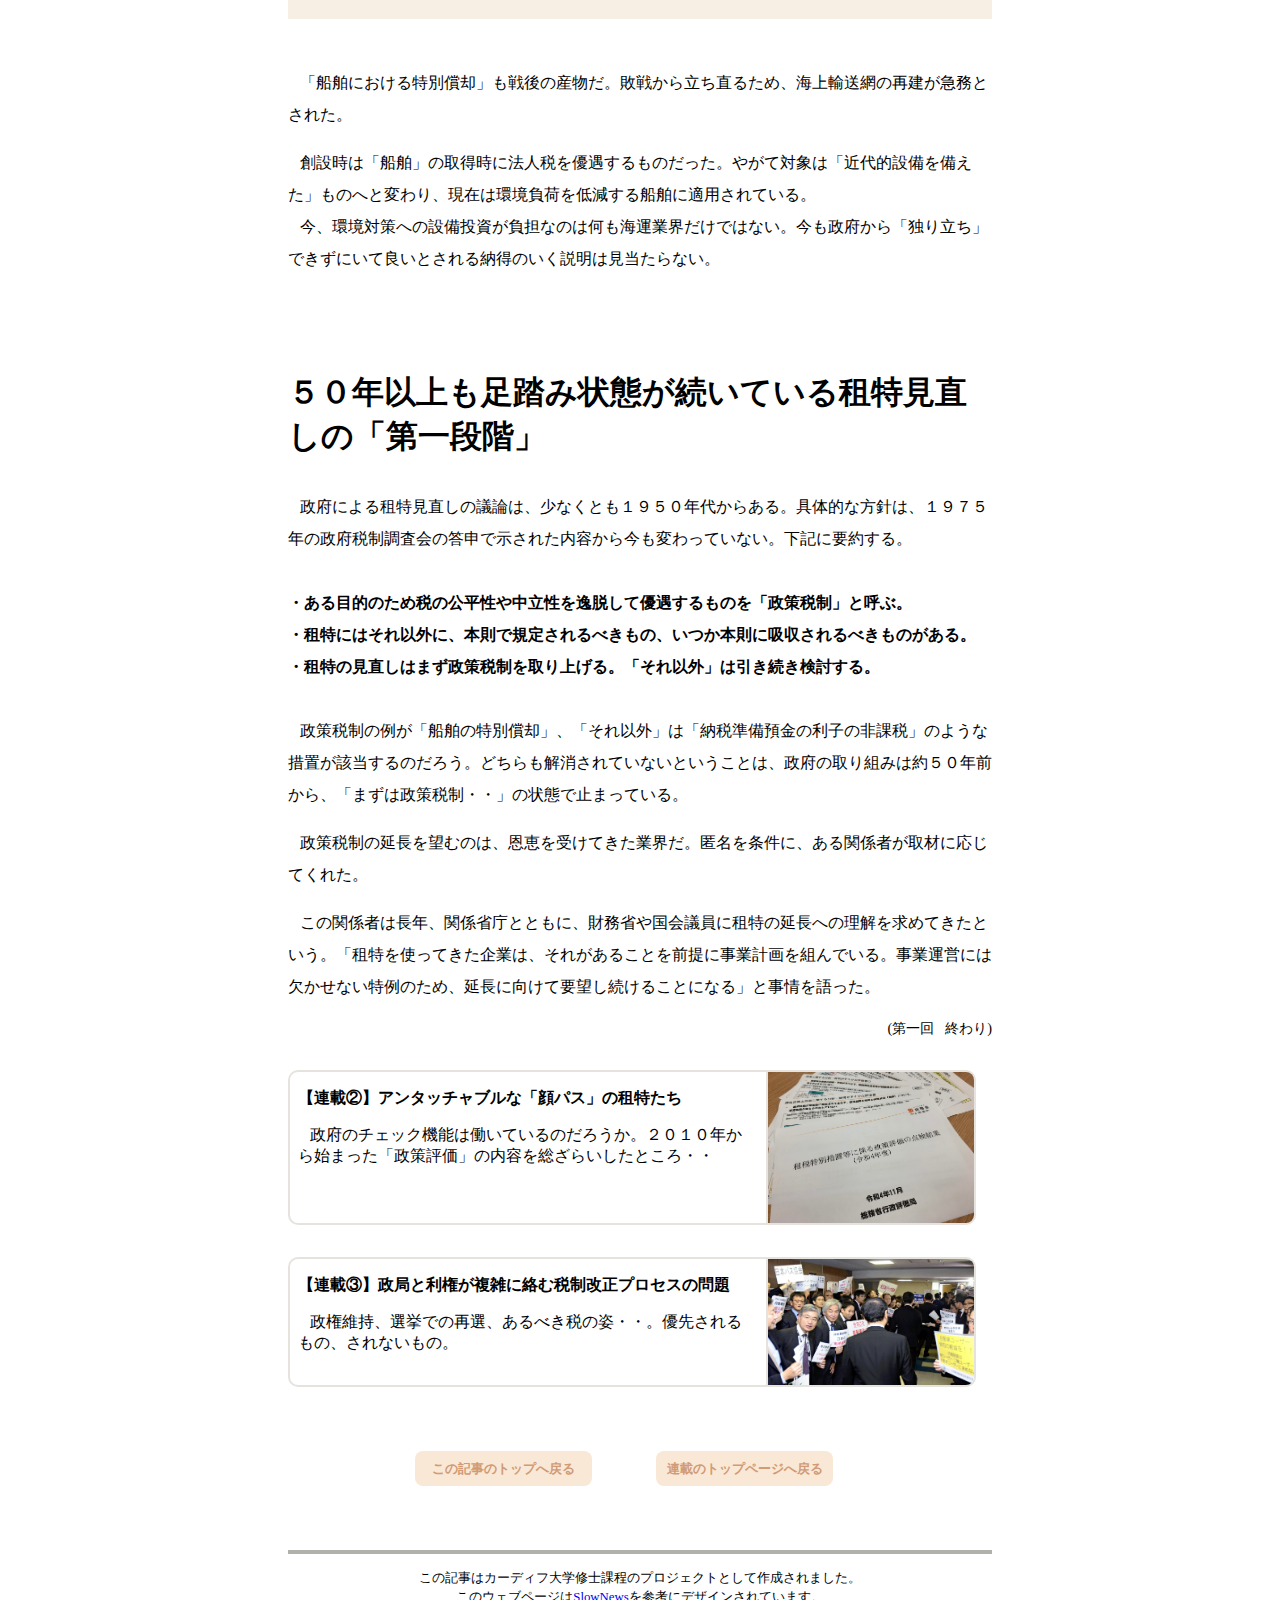
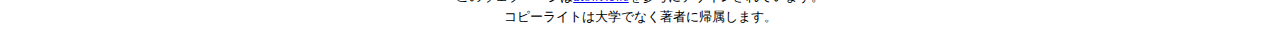
==== commit 369c8d43: "comment of insider fixed" ====
--- a/article1.html
+++ b/article1.html
@@ -98,9 +98,9 @@
 
         <p class="texts">&nbsp;&nbsp;&nbsp;政策税制の例が「船舶の特別償却」、「それ以外」は「納税準備預金の利子の非課税」のような措置が該当するのだろう。どちらも解消されていないということは、政府の取り組みは約５０年前から、「まずは政策税制・・」の状態で止まっている。</p>
         
-        <p class="texts">&nbsp;&nbsp;&nbsp;政策税制の廃止を阻むのは、恩恵を受けてきた業界だ。匿名を条件に、ある業界団体の関係者が取材に応じてくれた。</p>
+        <p class="texts">&nbsp;&nbsp;&nbsp;政策税制の延長を望むのは、恩恵を受けてきた業界だ。匿名を条件に、ある関係者が取材に応じてくれた。</p>
 
-        <p class="texts">&nbsp;&nbsp;&nbsp;この団体は長年、関係省庁とともに交渉の作戦を練り、財務省や与党議員を口説いて租特の延長に取り組んできたという。「租特を使ってきた会員企業は、それがあることを前提に事業計画を組んでいる。特別措置だと忘れて、元からある制度だと勘違いしている人もいる。当てにしている人がずっといるので、私たちが延長できなかったら大変なことになる」と産業界の事情を語った。</p>
+        <p class="texts">&nbsp;&nbsp;&nbsp;この関係者は長年、関係省庁とともに、財務省や国会議員に租特の延長への理解を求めてきたという。「租特を使ってきた企業は、それがあることを前提に事業計画を組んでいる。事業運営には欠かせない特例のため、延長に向けて要望し続けることになる」と事情を語った。</p>
 
         <p class="inserted-image">(第一回&nbsp;&nbsp;&nbsp;終わり)</p>
 
--- a/style.css
+++ b/style.css
@@ -8,6 +8,7 @@
     top: 0;
     left: 0;
     right: 0;
+    z-index: 10; 
 }
 
 .top-bar {
@@ -261,6 +262,12 @@
     text-decoration: none;
 }
 
+.language {
+    text-align: center;
+    margin-top: 2em;
+    margin-bottom: 1.5em;
+}
+
 .footer {
     max-width: 55%;
     margin-right: auto;
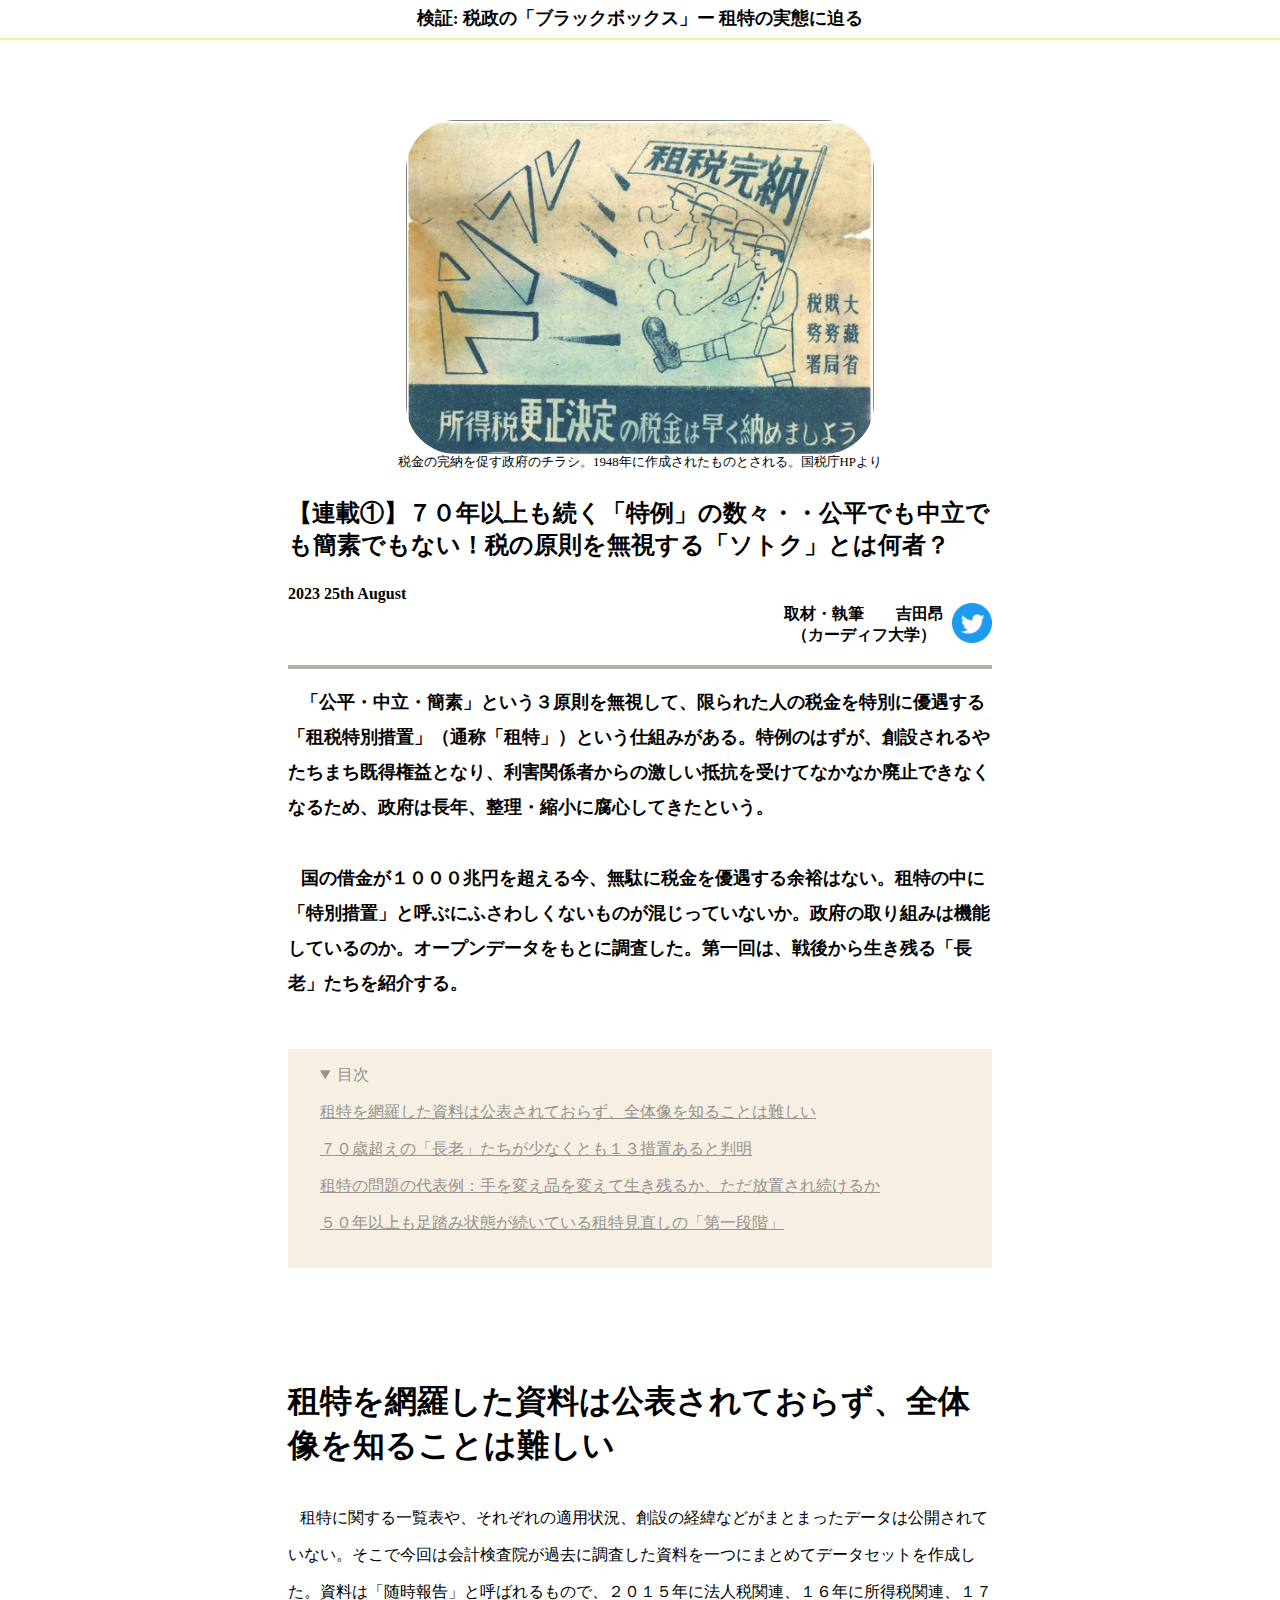
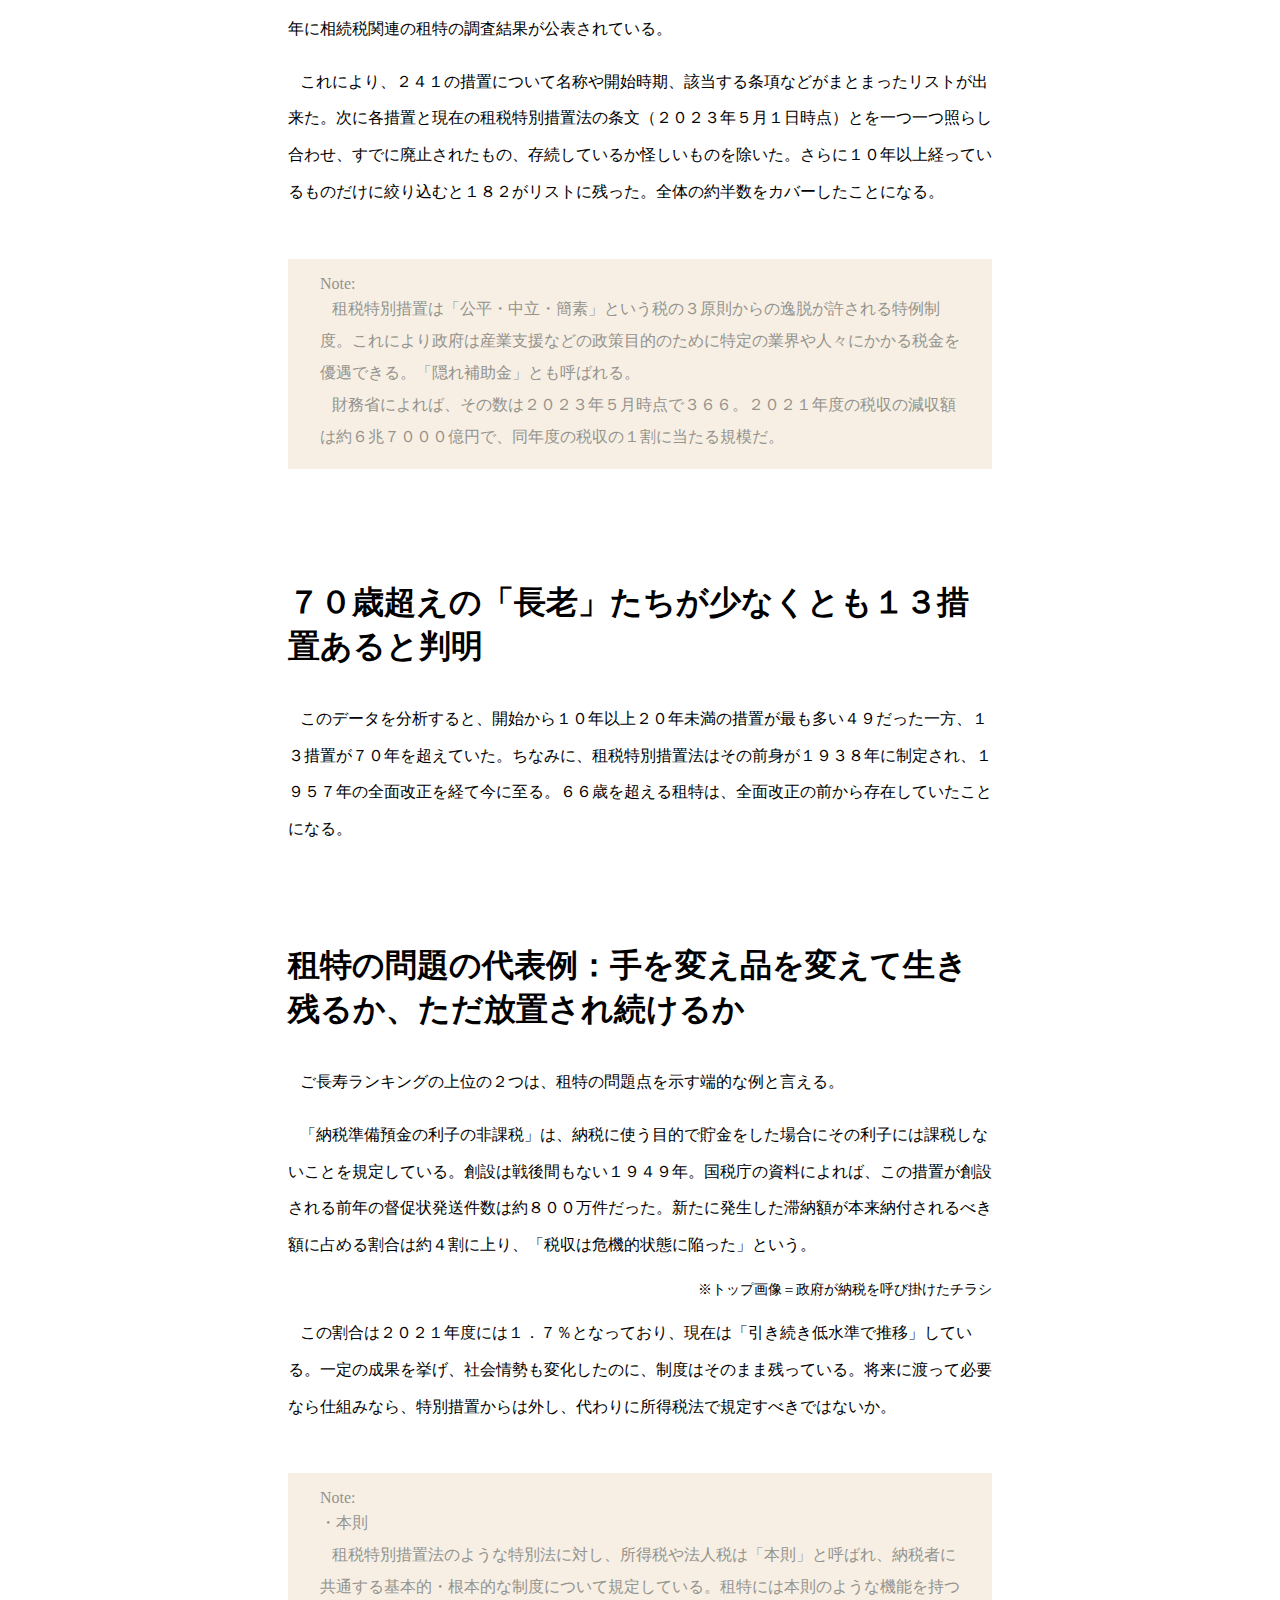
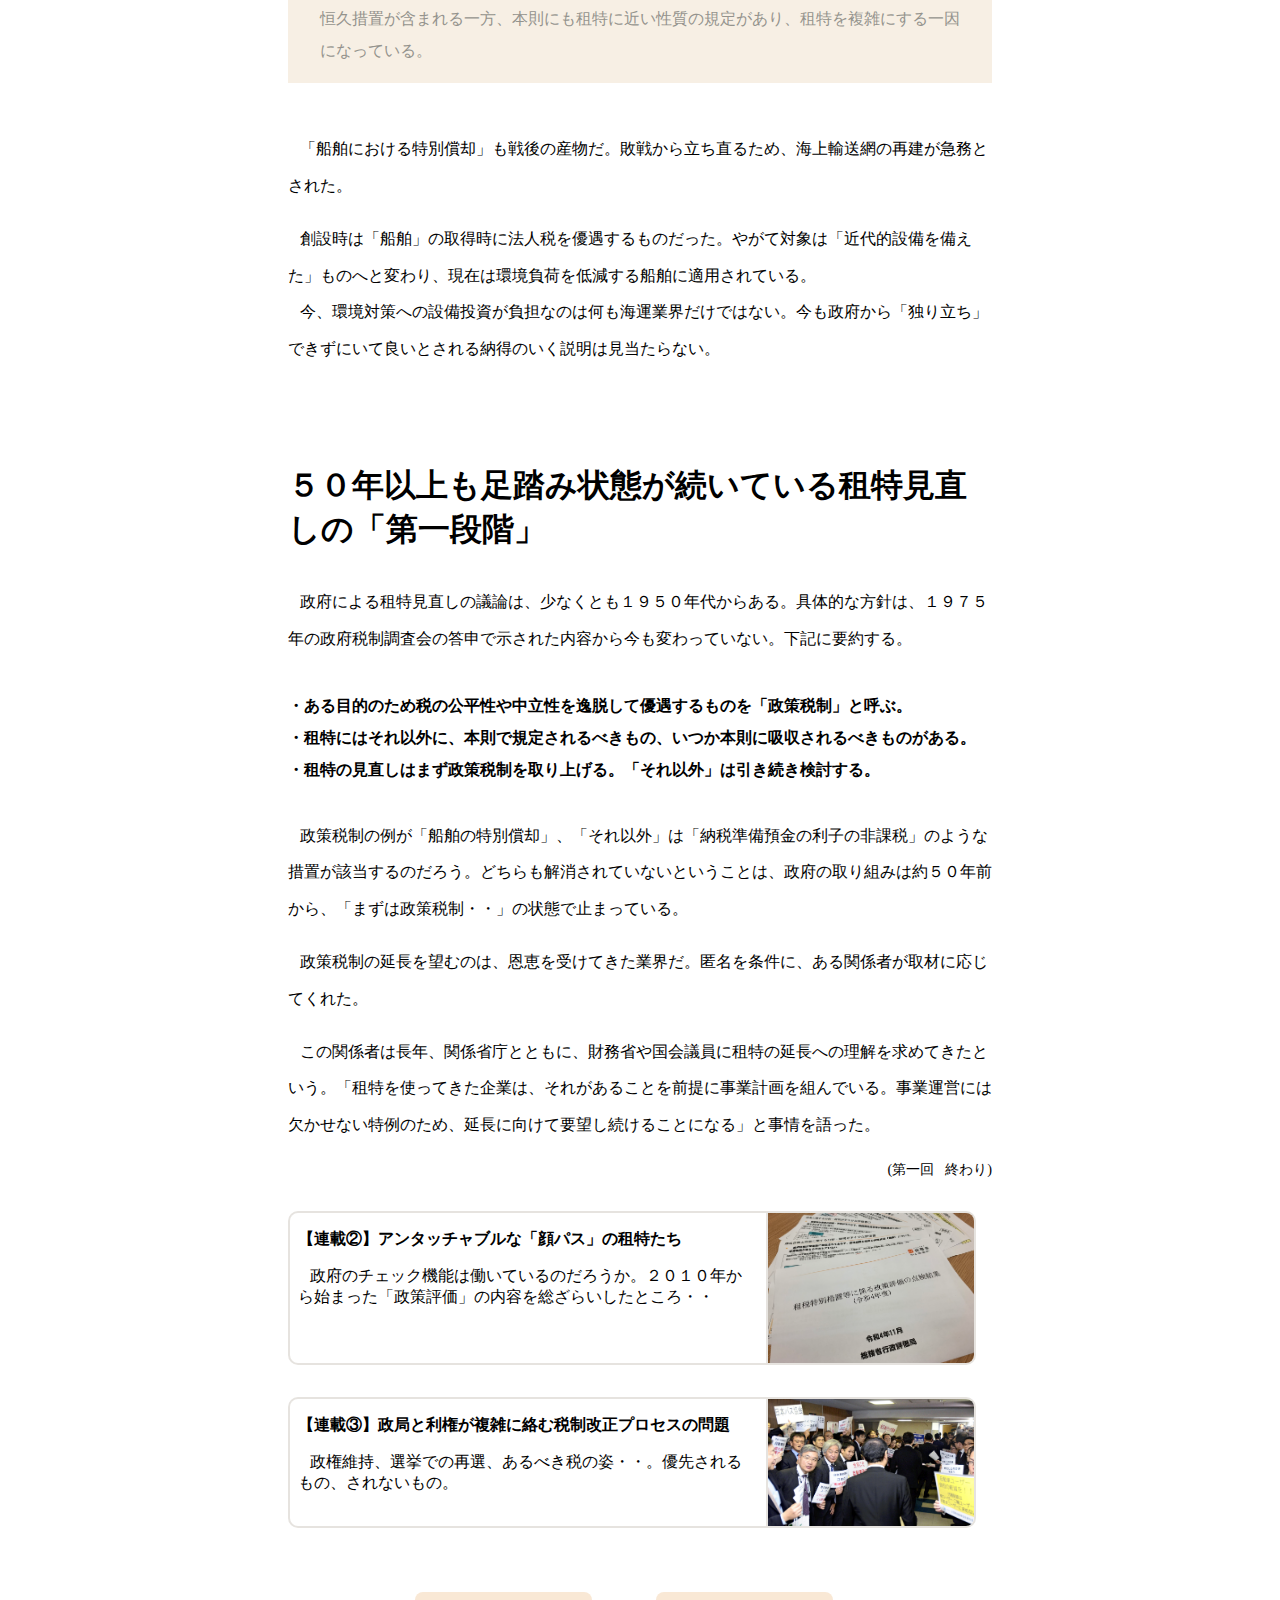
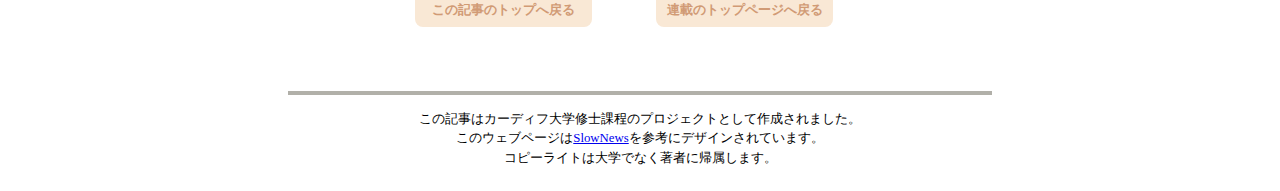
==== commit 381ee9a6: "MOF comment updated" ====
--- a/article1.html
+++ b/article1.html
@@ -50,12 +50,12 @@
 
         <h1 id="subheading1">租特を網羅した資料は公表されておらず、全体像を知ることは難しい</h1>
 
-        <p class="texts">&nbsp;&nbsp;&nbsp;租特に関する一覧表や、それぞれの適用状況、創設の経緯などがまとまったデータは公開されていない。そこで今回は会計検査院が過去に調査した資料を一つにまとめてデータセットを作成した。資料は「随時報告」と呼ばれるもので、２０１５年に法人税関連、１６年に所得税関連、１７人に相続税関連の租特の調査結果が公表されている。</p>
-        <p class="texts">&nbsp;&nbsp;&nbsp;これにより、２４１の措置について名称や開始時期、該当する条項などがまとまったリストが出来た。次に各措置と現在の租税特別措置法の条文（２０２３年５月１日時点）とを一つ一つ照らし合わせ、すでに廃止されたもの、存続しているか怪しいものを除いた。さらに１０年以上経っているものだけに絞り込むと１８２がリストに残った。全体の約半数のデータをカバーしたことになる。</p>
+        <p class="texts">&nbsp;&nbsp;&nbsp;租特に関する一覧表や、それぞれの適用状況、創設の経緯などがまとまったデータは公開されていない。そこで今回は会計検査院が過去に調査した資料を一つにまとめてデータセットを作成した。資料は「随時報告」と呼ばれるもので、２０１５年に法人税関連、１６年に所得税関連、１７年に相続税関連の租特の調査結果が公表されている。</p>
+        <p class="texts">&nbsp;&nbsp;&nbsp;これにより、２４１の措置について名称や開始時期、該当する条項などがまとまったリストが出来た。次に各措置と現在の租税特別措置法の条文（２０２３年５月１日時点）とを一つ一つ照らし合わせ、すでに廃止されたもの、存続しているか怪しいものを除いた。さらに１０年以上経っているものだけに絞り込むと１８２がリストに残った。全体の約半数をカバーしたことになる。</p>
 
         <div class="memo">
             <p class="memo-title">Note:</p>
-            <p class="memo-body">&nbsp;&nbsp;&nbsp;租税特別措置は「公平・中立・簡素」という税の３原則からの逸脱が許される特例制度。これにより政府は産業支援などの政策目的のために特定の業界や人々にかかる税金を優遇できる。「隠れ補助金」とも呼ばれる。<br>&nbsp;&nbsp;&nbsp;朝日新聞によれば、その数は２０２２年１月時点で３６７。税収の減少額は２０２０年度だけで少なくとも８兆円を超え、同年度の税収の約１割に当たる規模だという。</p>
+            <p class="memo-body">&nbsp;&nbsp;&nbsp;租税特別措置は「公平・中立・簡素」という税の３原則からの逸脱が許される特例制度。これにより政府は産業支援などの政策目的のために特定の業界や人々にかかる税金を優遇できる。「隠れ補助金」とも呼ばれる。<br>&nbsp;&nbsp;&nbsp;財務省によれば、その数は２０２３年５月時点で３６６。２０２１年度の税収の減収額は約６兆７０００億円で、同年度の税収の１割に当たる規模だ。</p>
 
         </div>
 
--- a/style.css
+++ b/style.css
@@ -168,7 +168,8 @@
 }
 
 .texts {
-    line-height: 2;
+    font-size: 1em;
+    line-height: 2.3;
 }
 
 .inserted-image {
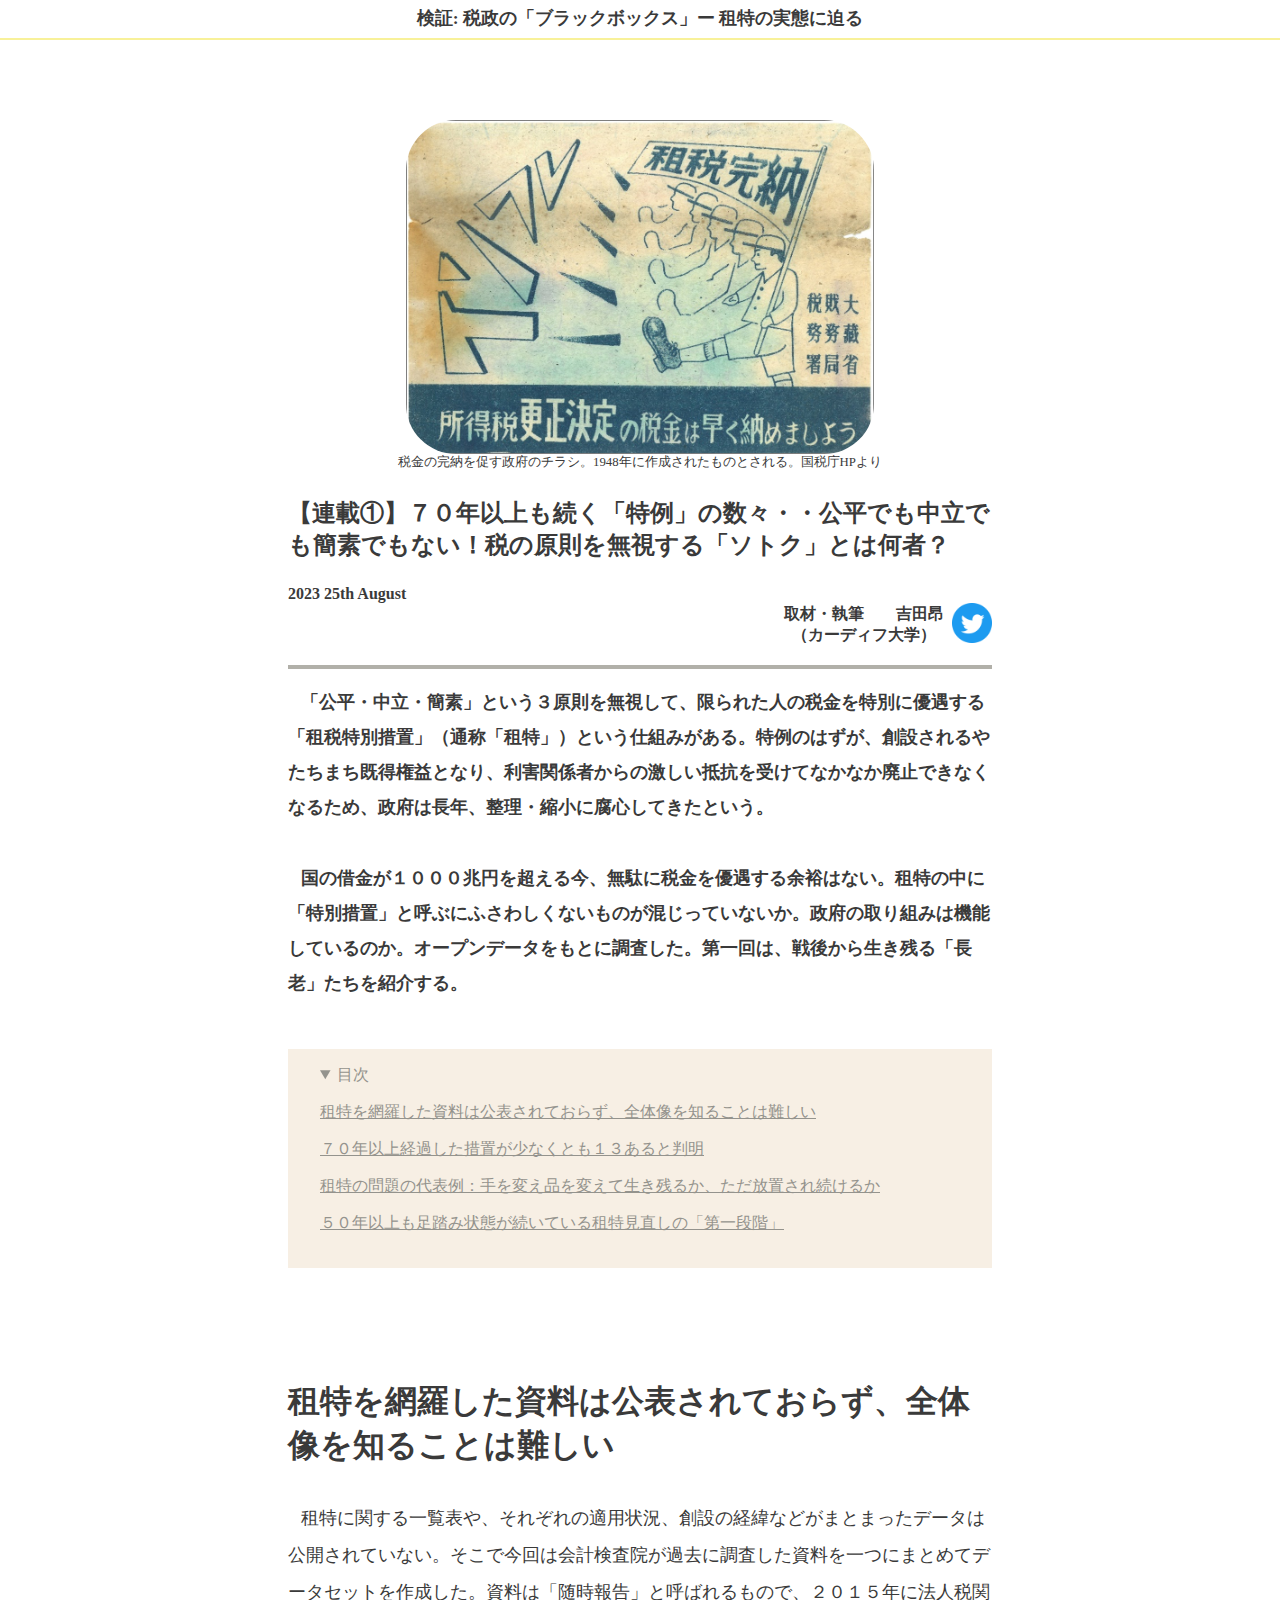
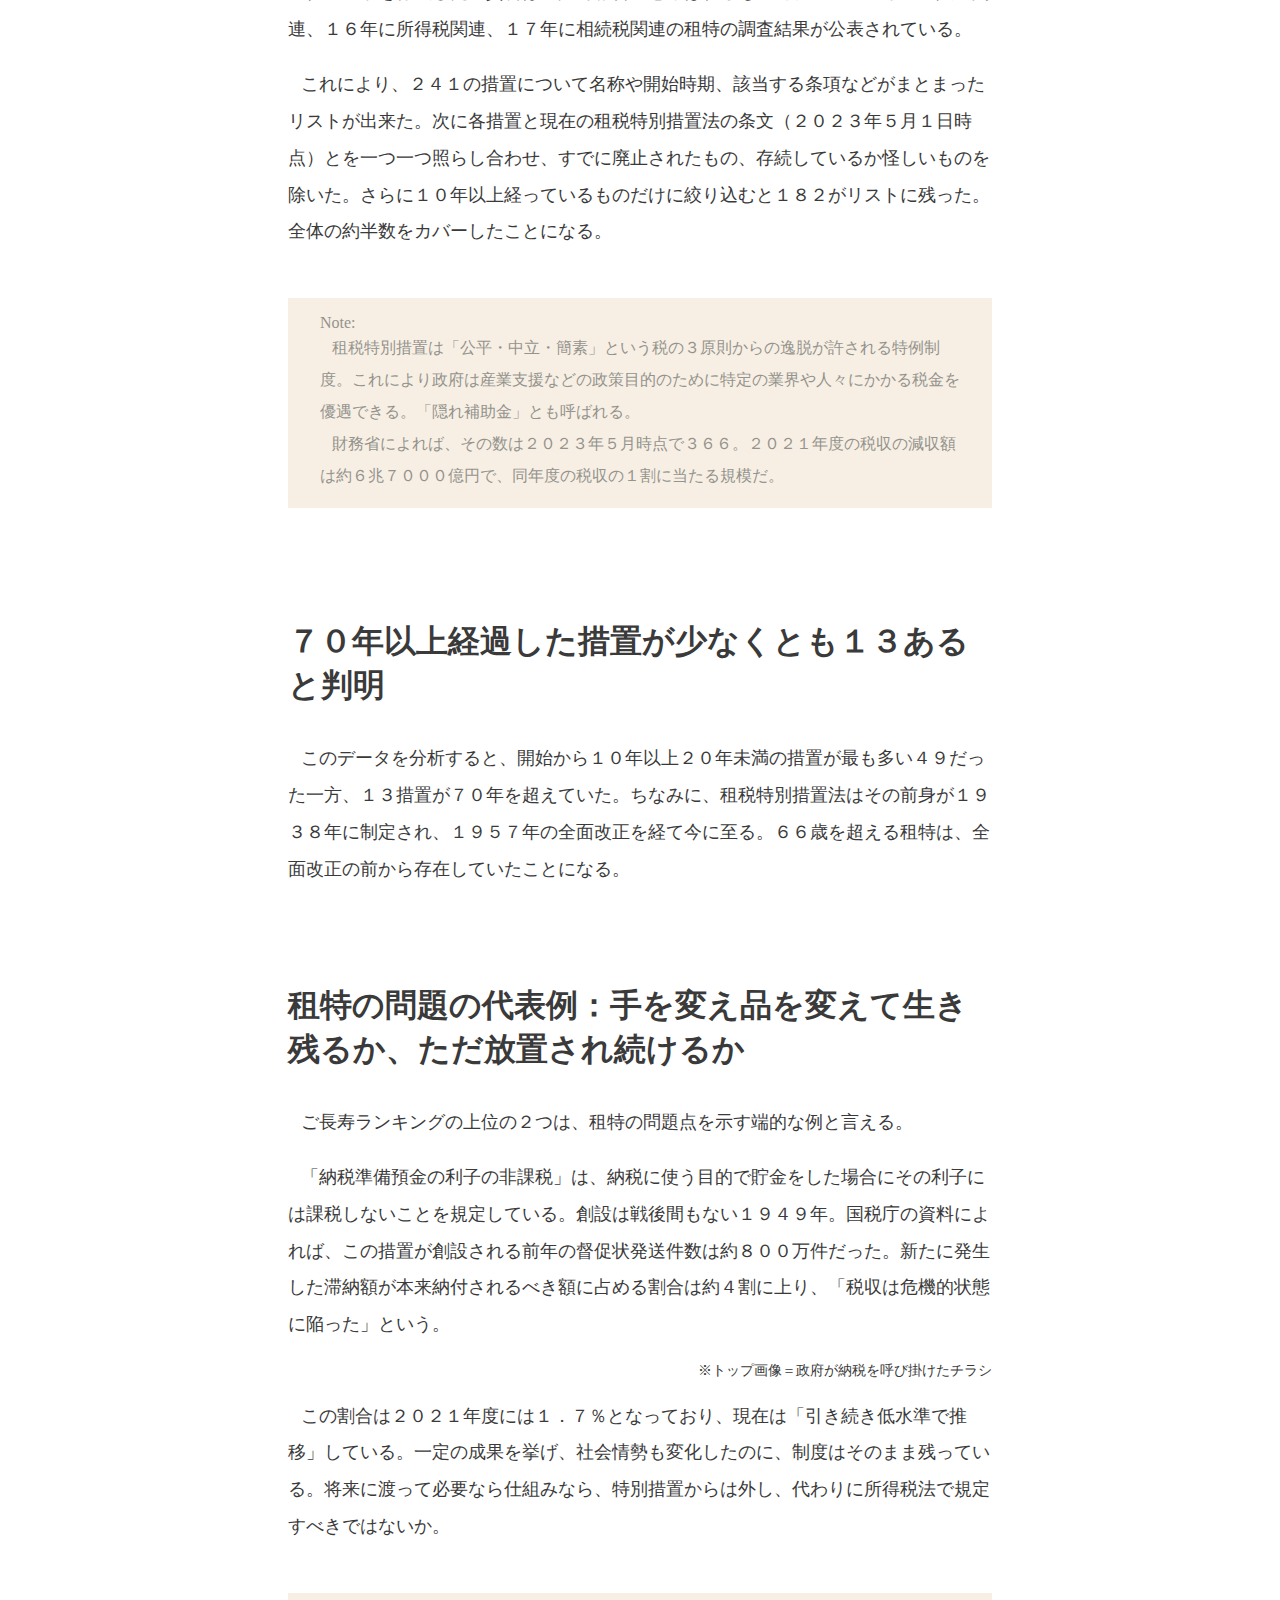
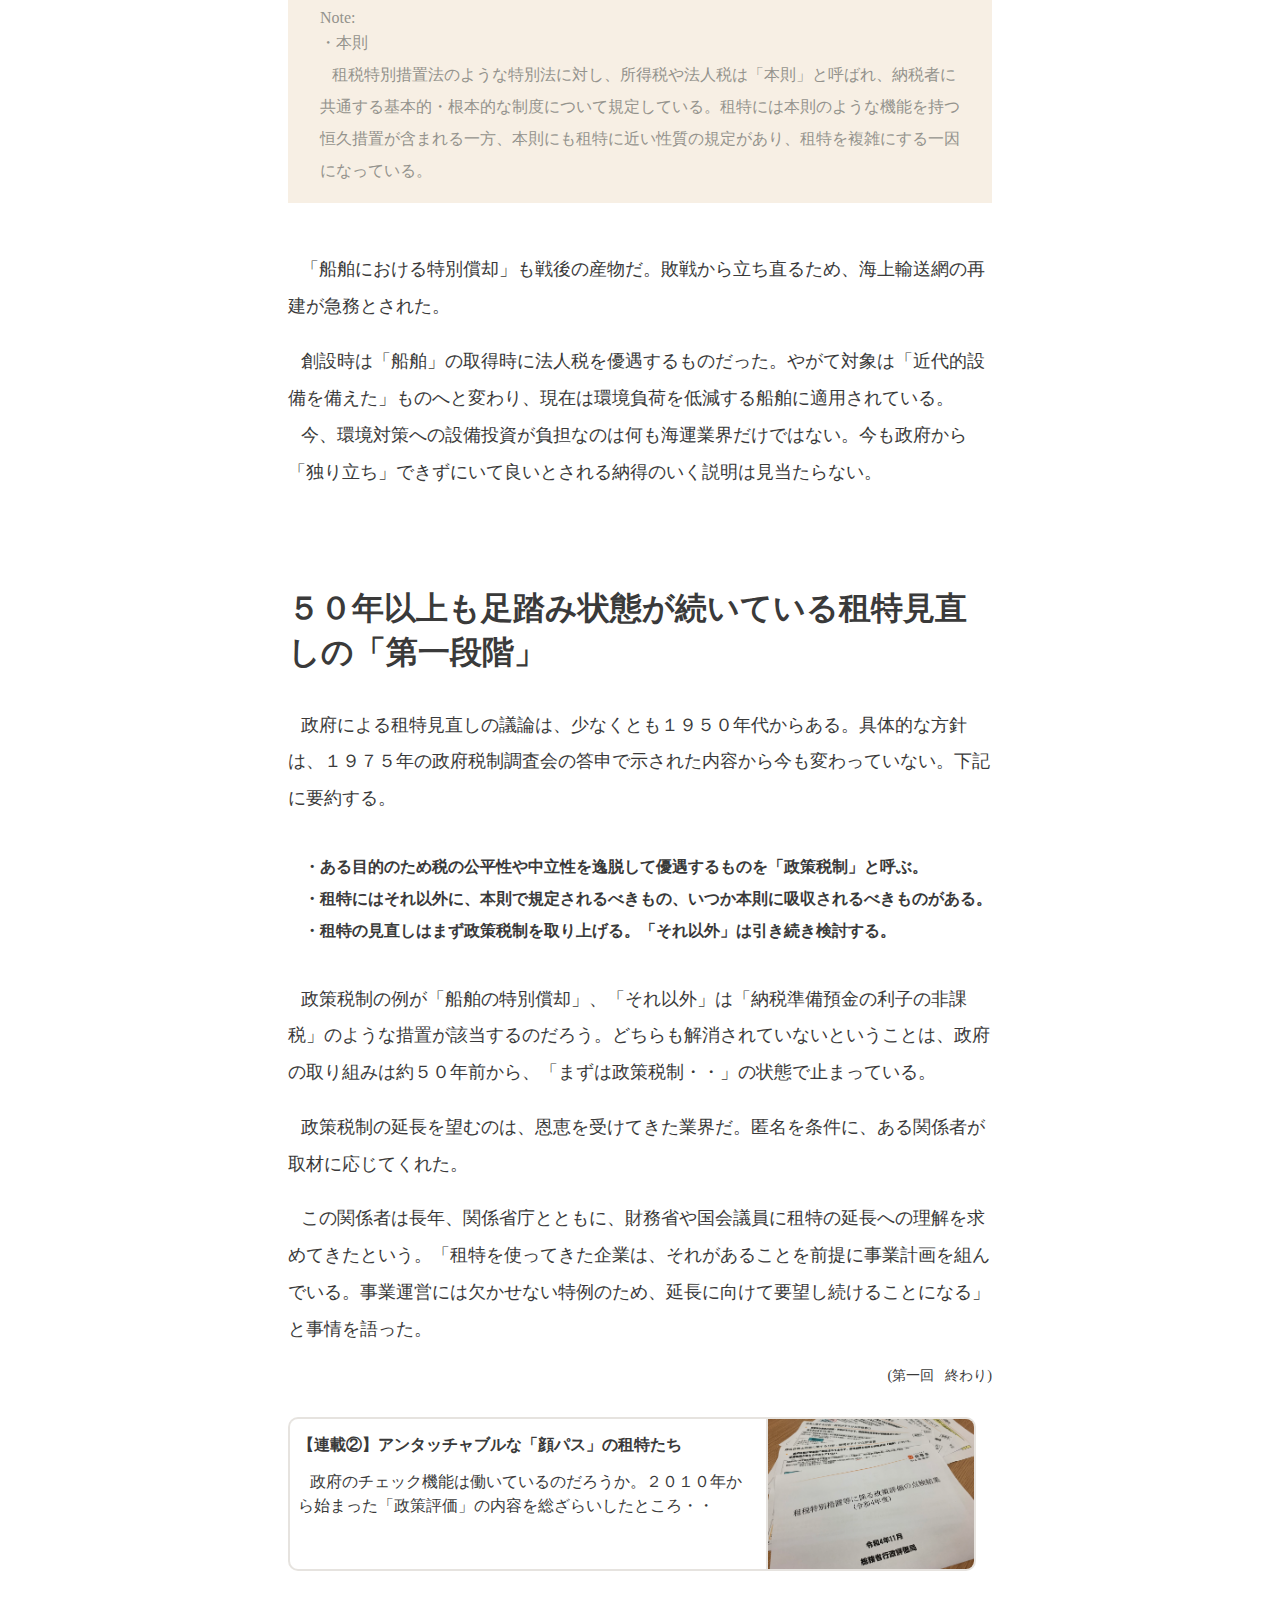
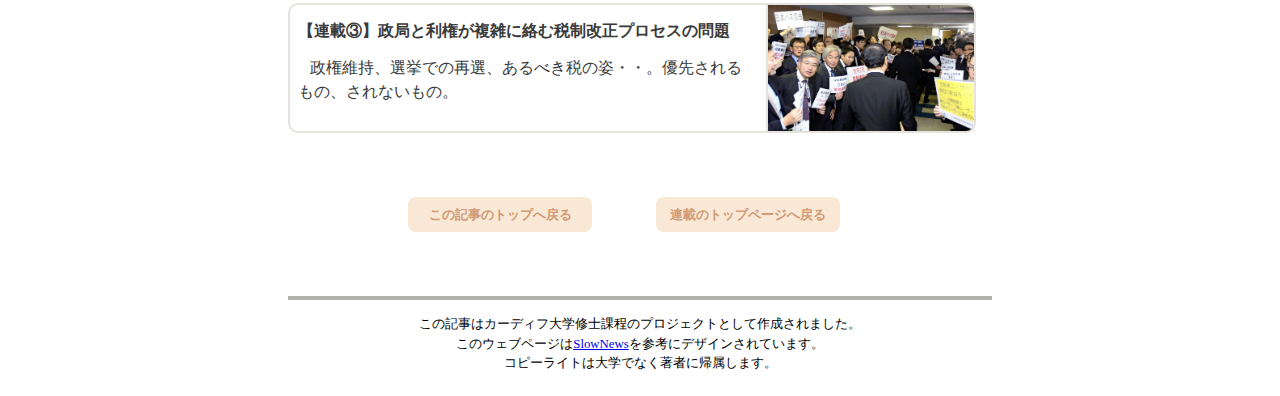
==== commit 945bccb0: "description added in home and part3 modified" ====
--- a/article1.html
+++ b/article1.html
@@ -40,7 +40,7 @@
         <summary>目次</summary>
             <div id="desc-box">
                 <p><a class="topics" href="#subheading1">租特を網羅した資料は公表されておらず、全体像を知ることは難しい</a></p>
-                <p><a class="topics" href="#subheading2">７０歳超えの「長老」たちが少なくとも１３措置あると判明</a></p>
+                <p><a class="topics" href="#subheading2">７０年以上経過した措置が少なくとも１３あると判明</a></p>
                 <p><a class="topics" href="#subheading3">租特の問題の代表例：手を変え品を変えて生き残るか、ただ放置され続けるか</a></p>
                 <p><a class="topics" href="#subheading4">５０年以上も足踏み状態が続いている租特見直しの「第一段階」</a></p>
                 <br>
@@ -59,7 +59,7 @@
 
         </div>
 
-        <h1 id="subheading2">７０歳超えの「長老」たちが少なくとも１３措置あると判明</h1>
+        <h1 id="subheading2">７０年以上経過した措置が少なくとも１３あると判明</h1>
 
         <p class="texts">&nbsp;&nbsp;&nbsp;このデータを分析すると、開始から１０年以上２０年未満の措置が最も多い４９だった一方、１３措置が７０年を超えていた。ちなみに、租税特別措置法はその前身が１９３８年に制定され、１９５７年の全面改正を経て今に至る。６６歳を超える租特は、全面改正の前から存在していたことになる。</p>
 
--- a/style.css
+++ b/style.css
@@ -15,6 +15,8 @@
     display: block;
     margin: 0.08em auto;
     text-align: center;
+    font-family: 'Times New Roman', Times, serif;
+    color: rgb(58, 58, 58);
 }
 
 .divider {
@@ -41,6 +43,7 @@
     opacity: 0;
     transform: translateY(20px);
     transition: all 2s ease;
+    font-family: 'Times New Roman', Times, serif;
 }
 
 .intro .line.visible {
@@ -48,6 +51,24 @@
     transform: translateY(0);
 }
 
+.about {
+    text-align: center;
+    margin-top: 2em;
+    margin-bottom: 5em;
+    font-family: 'Times New Roman', Times, serif;
+}
+
+.descbox-title {
+    font-size: 1.1em;
+}
+
+#description {
+    text-align: left;
+    line-height: 1.5;
+    font-size: 1.1em;
+    color: rgb(58, 58, 58);
+}
+
 #top {
     padding-top: 2em;
 }
@@ -83,23 +104,31 @@
     font-size: 0.8em;
     text-align: center;
     margin-bottom: 2em;
+    font-family: 'Times New Roman', Times, serif;
+    color: rgb(58, 58, 58);
 }
 
 .topline {
     font-size: 1.5em;
     margin-top: 1em; 
     margin-bottom: 1em;
+    font-family: 'Times New Roman', Times, serif;
+    color: rgb(58, 58, 58);
 }
 
 h2 {
     font-size: 1.1em; 
     line-height: 2;
+    font-family: 'Times New Roman', Times, serif;
+    color: rgb(58, 58, 58);
 }
 
 .date {
     font-weight: bold;
     text-align: left;
     margin-bottom: 0;
+    font-family: 'Times New Roman', Times, serif;
+    color: rgb(58, 58, 58);
 }
 
 .credit {
@@ -108,12 +137,15 @@
     justify-content: flex-end;
     font-weight: bold;
     margin-bottom: 0;
+    font-family: 'Times New Roman', Times, serif;
 }
 
 .credit p {
     margin-right: 0.5rem;
     margin-top: 0;
     margin-bottom: 0;
+    font-family: 'Times New Roman', Times, serif;
+    color: rgb(58, 58, 58);
 }
 
 .icon {
@@ -140,42 +172,56 @@
 summary {
     color: #94938d;
     padding-top: 1em;
+    font-family: 'Times New Roman', Times, serif;
 }
 
 .topics {
     color: #94938d;
     padding-bottom: 0px;
+    font-family: 'Times New Roman', Times, serif;
 }
 
 #subheading1 {
     margin: 1em 0;
     padding-top: 2em;
+    font-family: 'Times New Roman', Times, serif;
+    color: rgb(58, 58, 58);
 }
 
 #subheading2 {
     margin: 1em 0;
     padding-top: 2em;
+    font-family: 'Times New Roman', Times, serif;
+    color: rgb(58, 58, 58);
 }
 
 #subheading3 {
     margin: 1em 0;
     padding-top: 2em;
+    font-family: 'Times New Roman', Times, serif;
+    color: rgb(58, 58, 58);
 }
 
 #subheading4 {
     margin: 1em 0;
     padding-top: 2em;
+    font-family: 'Times New Roman', Times, serif;
+    color: rgb(58, 58, 58);
 }
 
 .texts {
-    font-size: 1em;
-    line-height: 2.3;
+    font-size: 1.1em;
+    line-height: 2.1;
+    font-family: 'Times New Roman', Times, serif;
+    color: rgb(58, 58, 58);
 }
 
 .inserted-image {
     font-size: 0.9em;
     text-align: right;
     margin: 1 auto;
+    font-family: 'Times New Roman', Times, serif;
+    color: rgb(58, 58, 58);
 }
 
 .memo {
@@ -190,6 +236,7 @@
     padding-top: 1em;
     margin-bottom: 0;
     margin-left: 2em;
+    font-family: 'Times New Roman', Times, serif;
 }
 
 .memo-body {
@@ -199,13 +246,17 @@
     margin-right: 2em; 
     padding-bottom: 1em;
     margin-top: 0;
+    font-family: 'Times New Roman', Times, serif;
 }
 
 .quotes {
     padding-top: 1em;
     padding-bottom: 1em;
+    margin-left: 1em;
     line-height: 2;
     font-weight: bold;
+    font-family: 'Times New Roman', Times, serif;
+    color: rgb(58, 58, 58);
 }
 
 .other-article-container {
@@ -218,7 +269,7 @@
     border-top: 2px solid rgb(230, 227, 223);
     border-bottom: 2px solid rgb(230, 227, 223);
     border-left: 2px solid rgb(230, 227, 223);
-    color: black;
+    color: rgb(58, 58, 58);
     padding-left: 0.5em;
     padding-right: 0.5em;
 }
@@ -229,6 +280,13 @@
 
 .other-article-title {
     font-weight: bold;
+    font-family: 'Times New Roman', Times, serif;
+    line-height: 1.2;
+}
+
+.other-article-summary {
+    font-family: 'Times New Roman', Times, serif;
+    line-height: 1.5;
 }
 
 .other-article-image {
@@ -248,7 +306,7 @@
 }
 
 .back-to-top {
-    width: 24%;
+    width: 25%;
     border-radius: 0.5em;
     background-color: #f9e8d5;
     padding: 0.5em;
@@ -264,6 +322,7 @@
 }
 
 .language {
+    font-family: 'Times New Roman', Times, serif;
     text-align: center;
     margin-top: 2em;
     margin-bottom: 1.5em;
@@ -282,14 +341,15 @@
     text-align: center;
     font-size: 0.8em;
     margin: 0.2em auto;
-}
-
-
-
-
-
-
-
-
-
-
+    font-family: 'Times New Roman', Times, serif;
+}
+
+
+
+
+
+
+
+
+
+
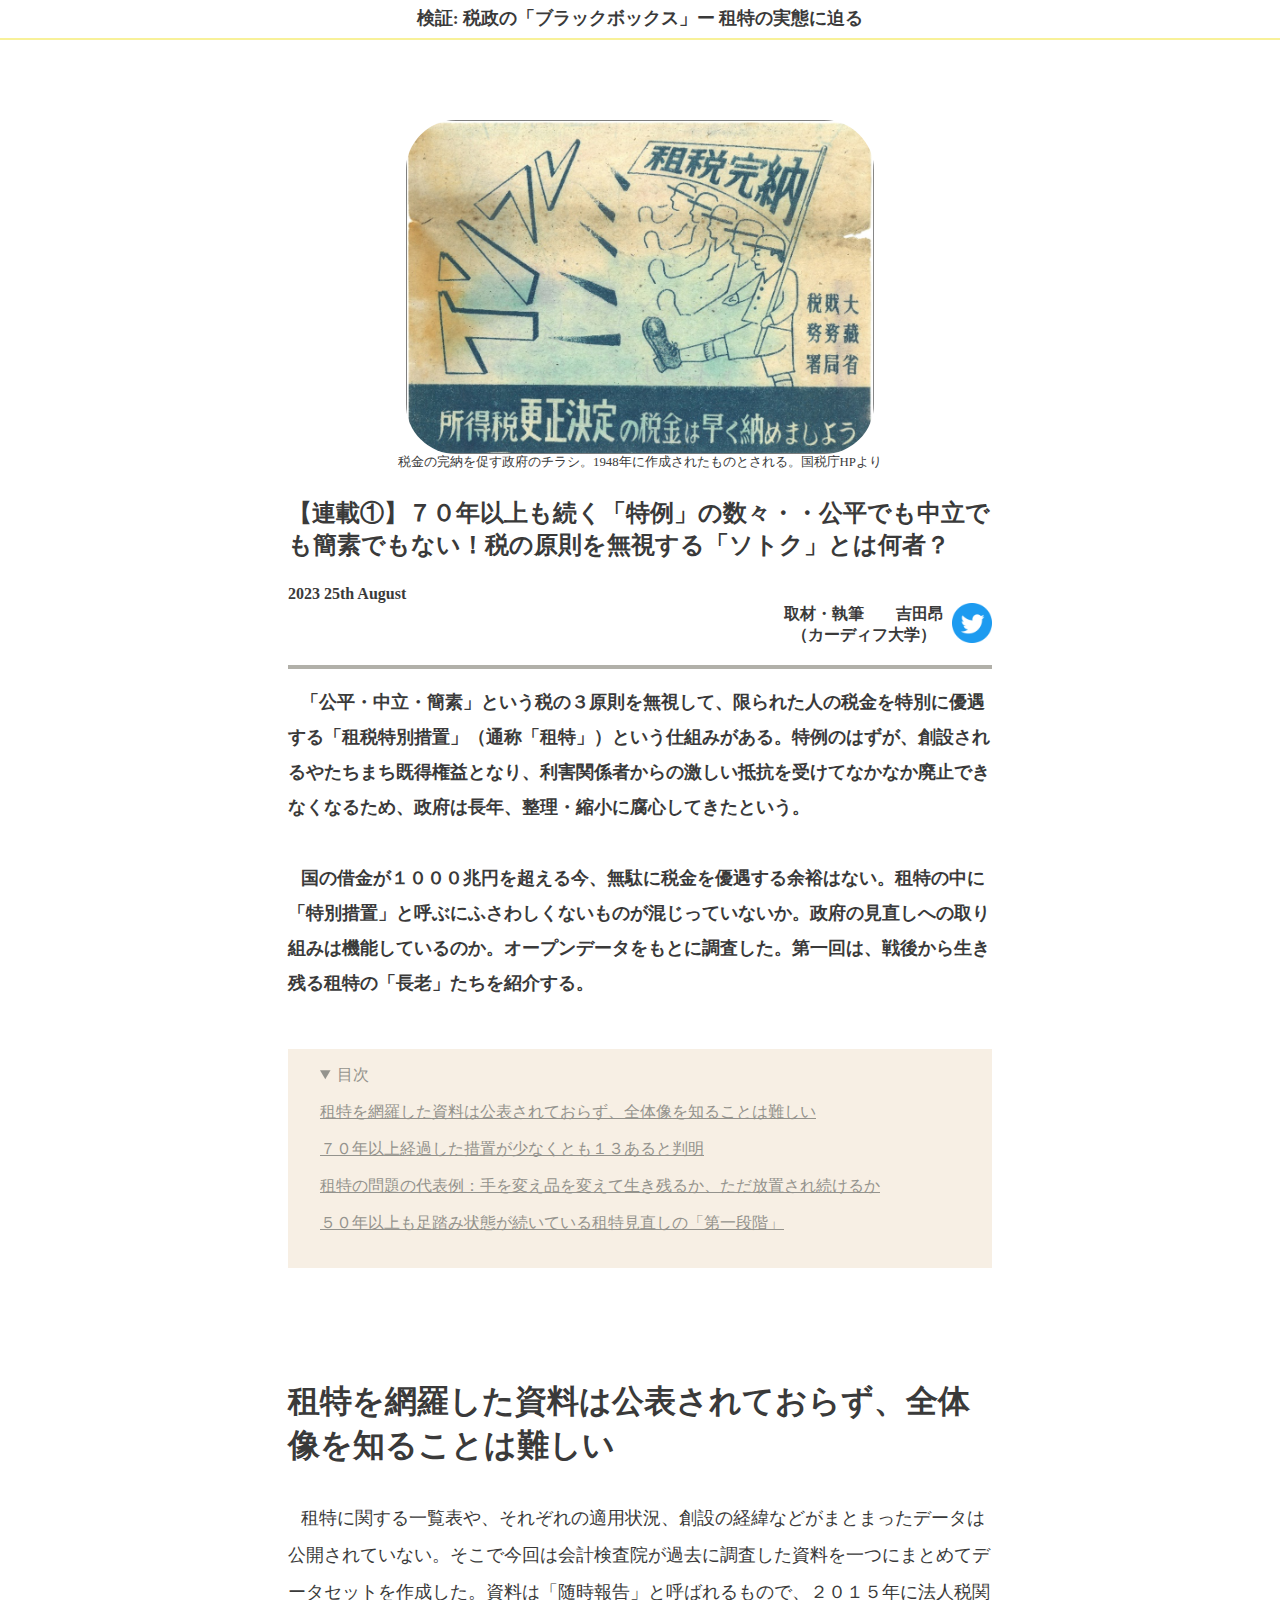
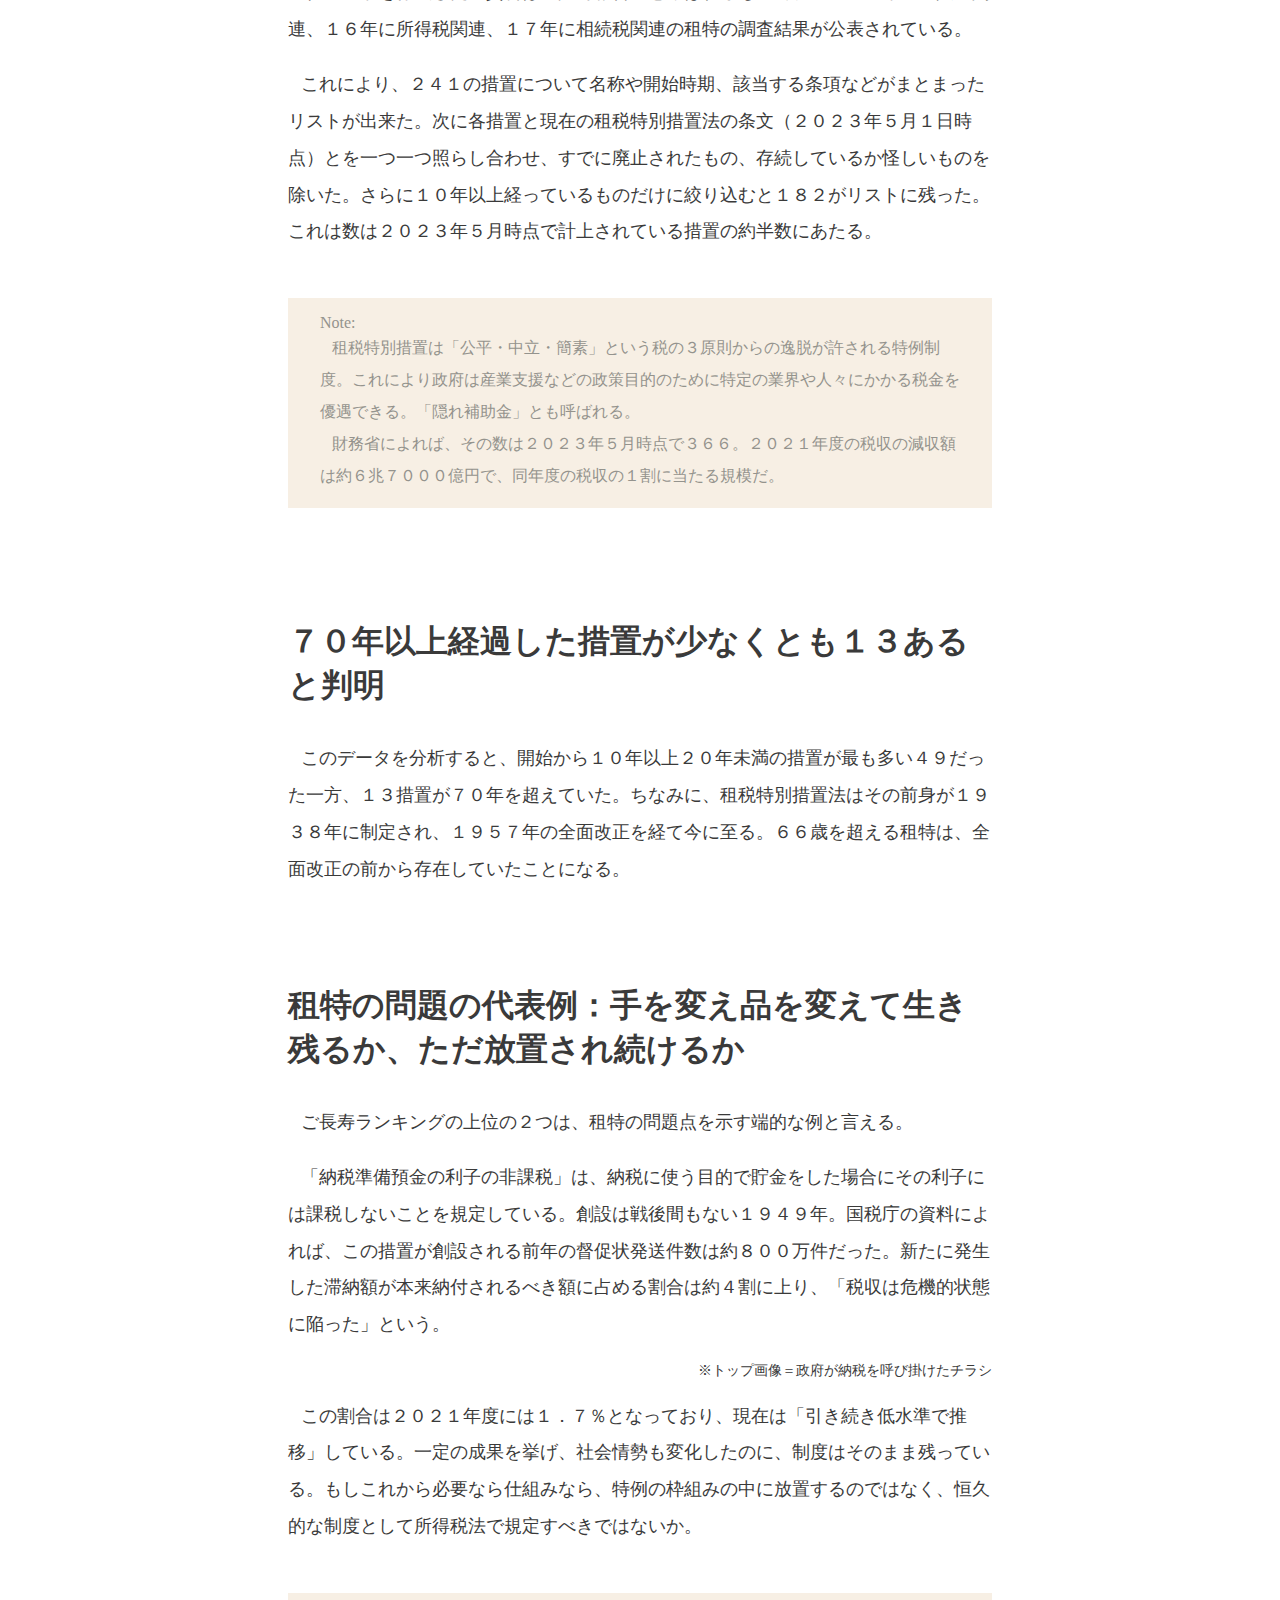
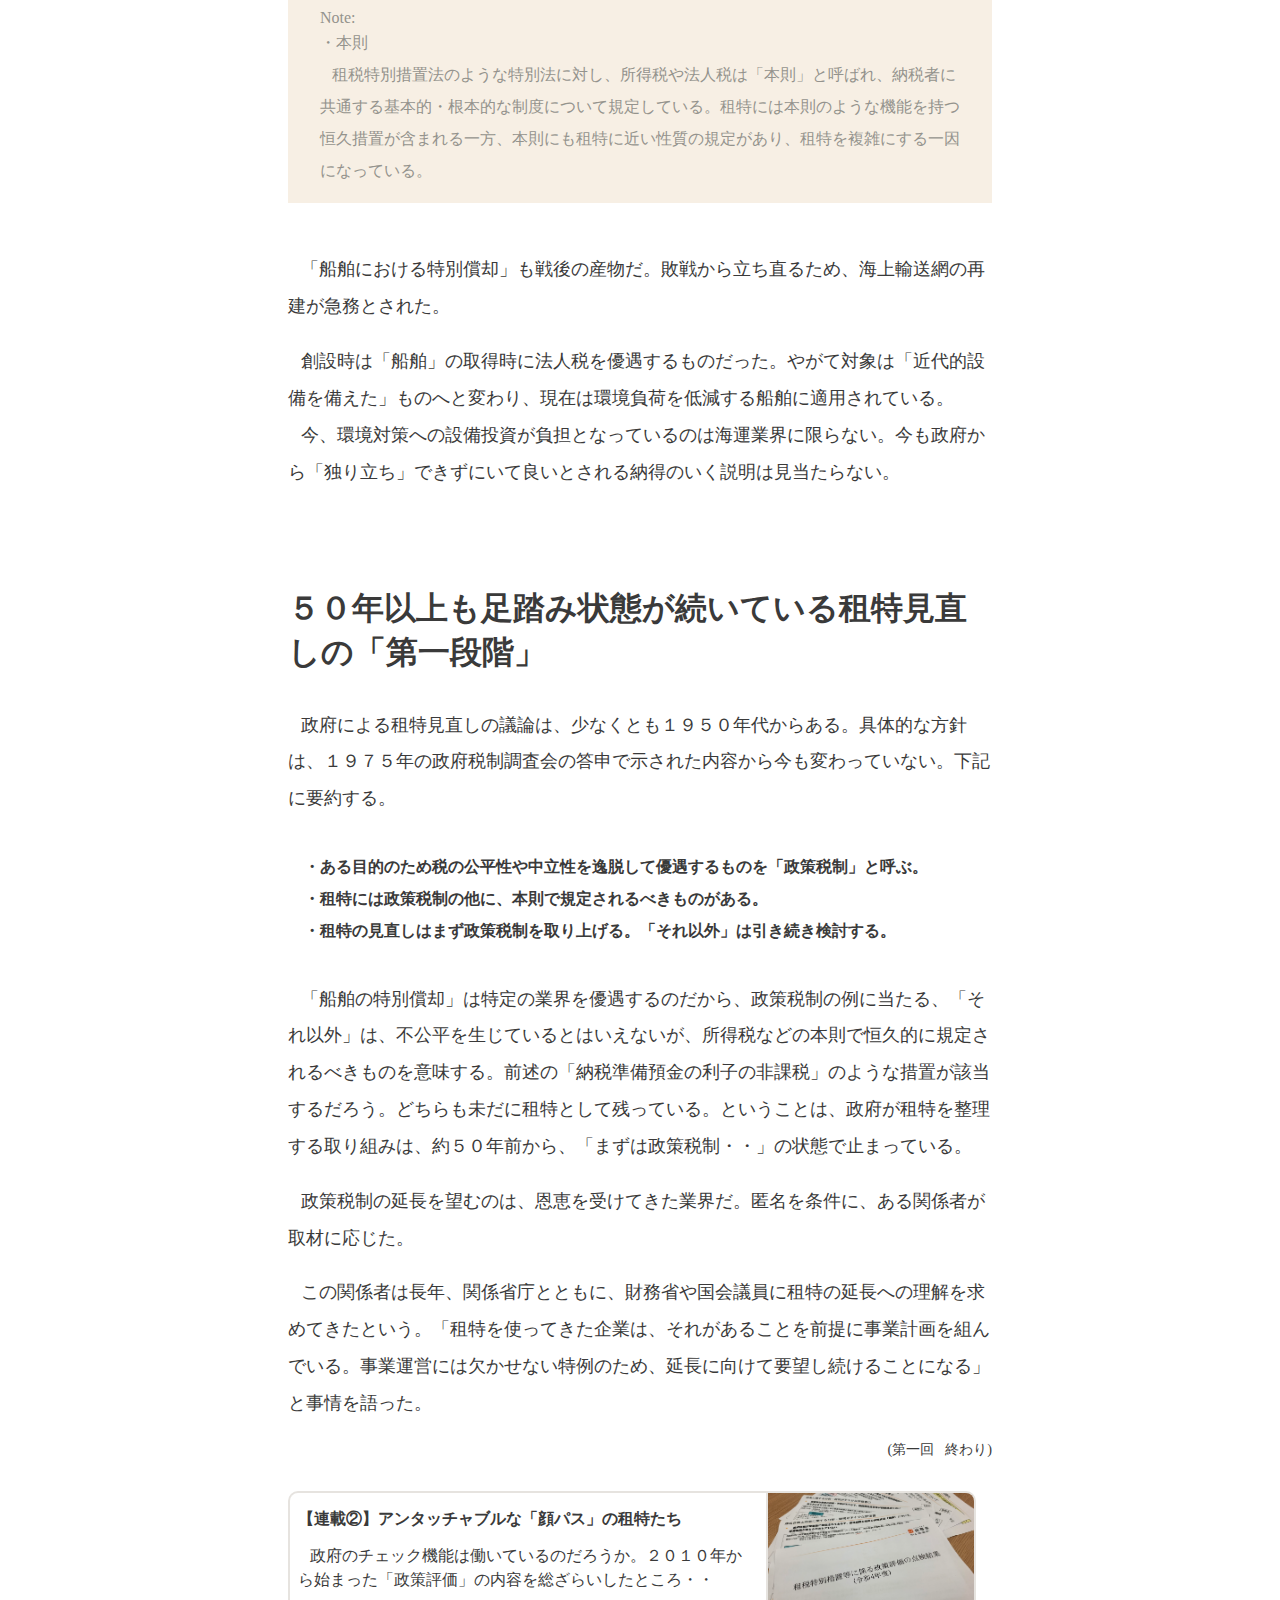
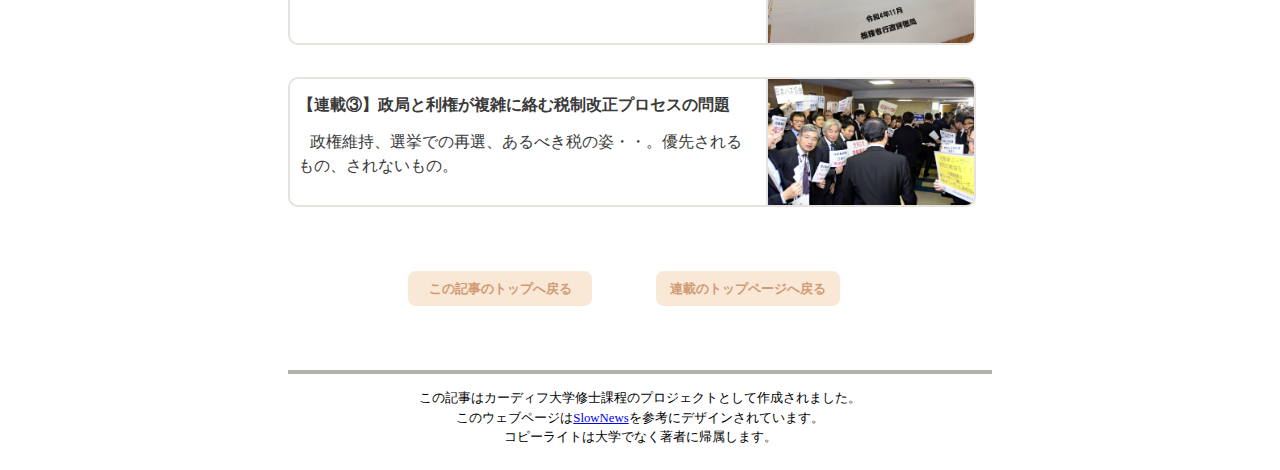
==== commit 2b0d7065: "税調の写真変更" ====
--- a/article1.html
+++ b/article1.html
@@ -32,7 +32,7 @@
 
         <div class="divider2"></div>
 
-        <h2>&nbsp;&nbsp;&nbsp;「公平・中立・簡素」という３原則を無視して、限られた人の税金を特別に優遇する「租税特別措置」（通称「租特」）という仕組みがある。特例のはずが、創設されるやたちまち既得権益となり、利害関係者からの激しい抵抗を受けてなかなか廃止できなくなるため、政府は長年、整理・縮小に腐心してきたという。<br><br>&nbsp;&nbsp;&nbsp;国の借金が１０００兆円を超える今、無駄に税金を優遇する余裕はない。租特の中に「特別措置」と呼ぶにふさわしくないものが混じっていないか。政府の取り組みは機能しているのか。オープンデータをもとに調査した。第一回は、戦後から生き残る「長老」たちを紹介する。</h2>
+        <h2>&nbsp;&nbsp;&nbsp;「公平・中立・簡素」という税の３原則を無視して、限られた人の税金を特別に優遇する「租税特別措置」（通称「租特」）という仕組みがある。特例のはずが、創設されるやたちまち既得権益となり、利害関係者からの激しい抵抗を受けてなかなか廃止できなくなるため、政府は長年、整理・縮小に腐心してきたという。<br><br>&nbsp;&nbsp;&nbsp;国の借金が１０００兆円を超える今、無駄に税金を優遇する余裕はない。租特の中に「特別措置」と呼ぶにふさわしくないものが混じっていないか。政府の見直しへの取り組みは機能しているのか。オープンデータをもとに調査した。第一回は、戦後から生き残る租特の「長老」たちを紹介する。</h2>
 
 
         <div class="table-of-contents">
@@ -51,7 +51,7 @@
         <h1 id="subheading1">租特を網羅した資料は公表されておらず、全体像を知ることは難しい</h1>
 
         <p class="texts">&nbsp;&nbsp;&nbsp;租特に関する一覧表や、それぞれの適用状況、創設の経緯などがまとまったデータは公開されていない。そこで今回は会計検査院が過去に調査した資料を一つにまとめてデータセットを作成した。資料は「随時報告」と呼ばれるもので、２０１５年に法人税関連、１６年に所得税関連、１７年に相続税関連の租特の調査結果が公表されている。</p>
-        <p class="texts">&nbsp;&nbsp;&nbsp;これにより、２４１の措置について名称や開始時期、該当する条項などがまとまったリストが出来た。次に各措置と現在の租税特別措置法の条文（２０２３年５月１日時点）とを一つ一つ照らし合わせ、すでに廃止されたもの、存続しているか怪しいものを除いた。さらに１０年以上経っているものだけに絞り込むと１８２がリストに残った。全体の約半数をカバーしたことになる。</p>
+        <p class="texts">&nbsp;&nbsp;&nbsp;これにより、２４１の措置について名称や開始時期、該当する条項などがまとまったリストが出来た。次に各措置と現在の租税特別措置法の条文（２０２３年５月１日時点）とを一つ一つ照らし合わせ、すでに廃止されたもの、存続しているか怪しいものを除いた。さらに１０年以上経っているものだけに絞り込むと１８２がリストに残った。これは数は２０２３年５月時点で計上されている措置の約半数にあたる。</p>
 
         <div class="memo">
             <p class="memo-title">Note:</p>
@@ -75,7 +75,7 @@
 
         <p class="inserted-image">※トップ画像＝政府が納税を呼び掛けたチラシ</p>
 
-        <p class="texts">&nbsp;&nbsp;&nbsp;この割合は２０２１年度には１．７％となっており、現在は「引き続き低水準で推移」している。一定の成果を挙げ、社会情勢も変化したのに、制度はそのまま残っている。将来に渡って必要なら仕組みなら、特別措置からは外し、代わりに所得税法で規定すべきではないか。</p>
+        <p class="texts">&nbsp;&nbsp;&nbsp;この割合は２０２１年度には１．７％となっており、現在は「引き続き低水準で推移」している。一定の成果を挙げ、社会情勢も変化したのに、制度はそのまま残っている。もしこれから必要なら仕組みなら、特例の枠組みの中に放置するのではなく、恒久的な制度として所得税法で規定すべきではないか。</p>
 
         <div class="memo">
             <p class="memo-title">Note:</p>
@@ -85,20 +85,20 @@
 
         <p class="texts">&nbsp;&nbsp;&nbsp;「船舶における特別償却」も戦後の産物だ。敗戦から立ち直るため、海上輸送網の再建が急務とされた。</p>
         
-        <p class="texts">&nbsp;&nbsp;&nbsp;創設時は「船舶」の取得時に法人税を優遇するものだった。やがて対象は「近代的設備を備えた」ものへと変わり、現在は環境負荷を低減する船舶に適用されている。<br>&nbsp;&nbsp;&nbsp;今、環境対策への設備投資が負担なのは何も海運業界だけではない。今も政府から「独り立ち」できずにいて良いとされる納得のいく説明は見当たらない。</p>
+        <p class="texts">&nbsp;&nbsp;&nbsp;創設時は「船舶」の取得時に法人税を優遇するものだった。やがて対象は「近代的設備を備えた」ものへと変わり、現在は環境負荷を低減する船舶に適用されている。<br>&nbsp;&nbsp;&nbsp;今、環境対策への設備投資が負担となっているのは海運業界に限らない。今も政府から「独り立ち」できずにいて良いとされる納得のいく説明は見当たらない。</p>
 
         <h1 id="subheading4">５０年以上も足踏み状態が続いている租特見直しの「第一段階」</h1>
 
         <p class="texts">&nbsp;&nbsp;&nbsp;政府による租特見直しの議論は、少なくとも１９５０年代からある。具体的な方針は、１９７５年の政府税制調査会の答申で示された内容から今も変わっていない。下記に要約する。</p>
 
         <p class="quotes">・ある目的のため税の公平性や中立性を逸脱して優遇するものを「政策税制」と呼ぶ。<br>
-            ・租特にはそれ以外に、本則で規定されるべきもの、いつか本則に吸収されるべきものがある。<br>
+            ・租特には政策税制の他に、本則で規定されるべきものがある。<br>
             ・租特の見直しはまず政策税制を取り上げる。「それ以外」は引き続き検討する。
             </p>
 
-        <p class="texts">&nbsp;&nbsp;&nbsp;政策税制の例が「船舶の特別償却」、「それ以外」は「納税準備預金の利子の非課税」のような措置が該当するのだろう。どちらも解消されていないということは、政府の取り組みは約５０年前から、「まずは政策税制・・」の状態で止まっている。</p>
+        <p class="texts">&nbsp;&nbsp;&nbsp;「船舶の特別償却」は特定の業界を優遇するのだから、政策税制の例に当たる、「それ以外」は、不公平を生じているとはいえないが、所得税などの本則で恒久的に規定されるべきものを意味する。前述の「納税準備預金の利子の非課税」のような措置が該当するだろう。どちらも未だに租特として残っている。ということは、政府が租特を整理する取り組みは、約５０年前から、「まずは政策税制・・」の状態で止まっている。</p>
         
-        <p class="texts">&nbsp;&nbsp;&nbsp;政策税制の延長を望むのは、恩恵を受けてきた業界だ。匿名を条件に、ある関係者が取材に応じてくれた。</p>
+        <p class="texts">&nbsp;&nbsp;&nbsp;政策税制の延長を望むのは、恩恵を受けてきた業界だ。匿名を条件に、ある関係者が取材に応じた。</p>
 
         <p class="texts">&nbsp;&nbsp;&nbsp;この関係者は長年、関係省庁とともに、財務省や国会議員に租特の延長への理解を求めてきたという。「租特を使ってきた企業は、それがあることを前提に事業計画を組んでいる。事業運営には欠かせない特例のため、延長に向けて要望し続けることになる」と事情を語った。</p>
 
